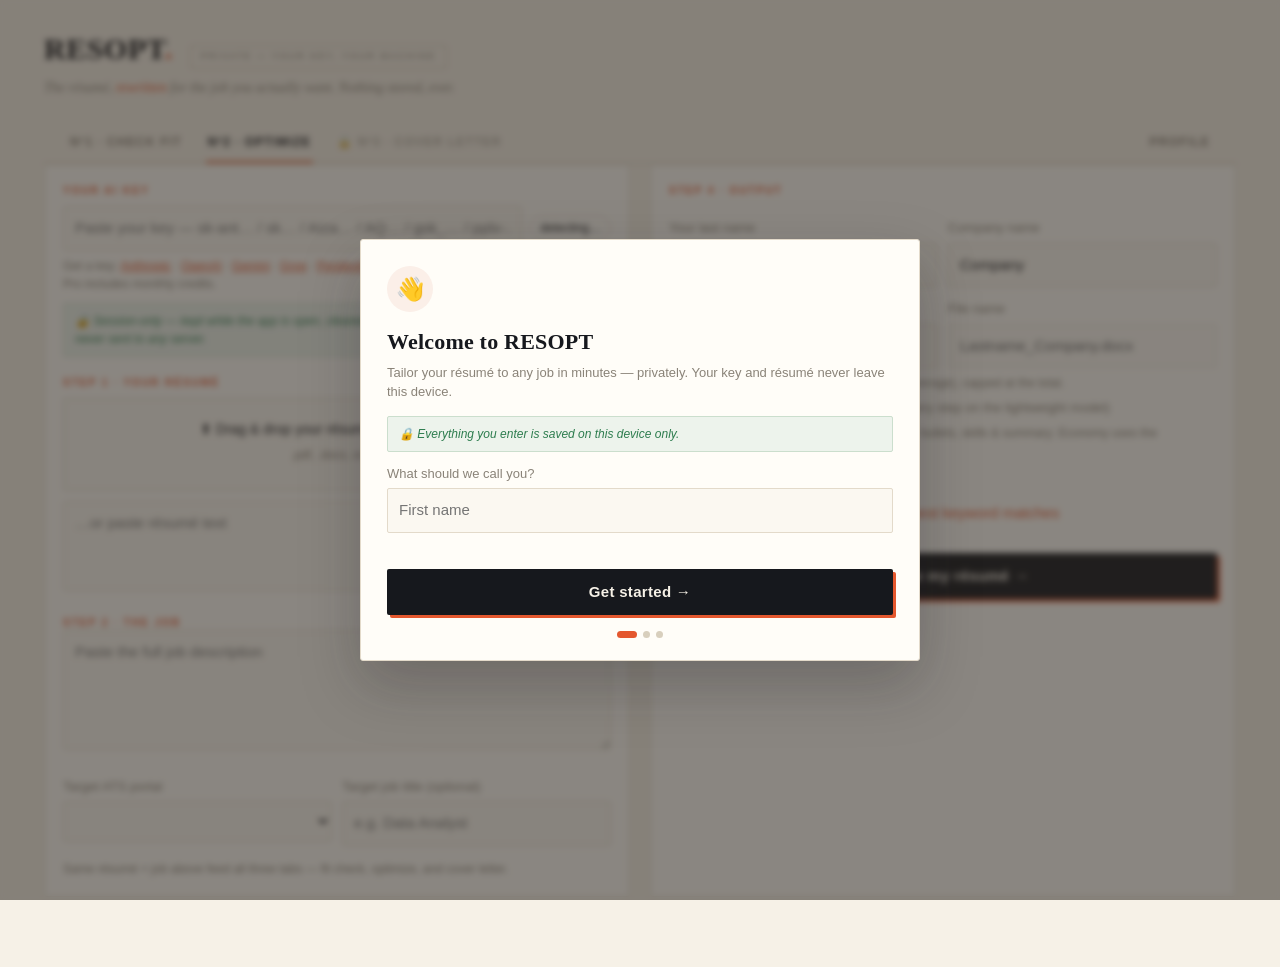
==== app/static/index.html @ ae2b77ca "Publish initial codebase with local desktop improvements" ====
<!doctype html>
<html lang="en">
<head>
<meta charset="utf-8" />
<meta name="viewport" content="width=device-width, initial-scale=1" />
<title>RESOPT — the résumé, rewritten for the job you want</title>
<link rel="icon" type="image/png" href="/static/icon.png" />
<style>
  /* ===== Paper Studio — warm editorial print. Ink on paper, one vermilion accent. ===== */
  :root{--bg:#F6F1E7;--panel:#FFFDF8;--panel2:#FBF8F1;--line:#E3DACA;--rule:#D8CFBD;--text:#16181D;
    --muted:#8A8378;--accent:#E4572E;--accent2:#2E7D4F;--warn:#B3541E;--bad:#A02818;--radius:3px;
    --tint-accent:#FBEFE8;--tint-good:#EDF3EC;--tint-info:#EAF0F6;--info:#2B5C8A;--tint-warn:#F7EDDF;--tint-bad:#F8E9E5;
    --serif:Georgia,'Iowan Old Style','Times New Roman',serif;
    --font:-apple-system,BlinkMacSystemFont,"Segoe UI",Roboto,Helvetica,Arial,sans-serif;}
  *{box-sizing:border-box;}
  body{margin:0;background:var(--bg);color:var(--text);
    font:15px/1.5 -apple-system,BlinkMacSystemFont,"Segoe UI",Roboto,Helvetica,Arial,sans-serif;}
  a{color:var(--accent);}
  header{padding:26px 24px 8px;max-width:1240px;margin:0 auto;}
  h1{margin:0 0 4px;font-size:24px;letter-spacing:-.4px;}
  .sub{color:var(--muted);font-size:14px;}
  .badge{display:inline-block;font-size:12px;padding:2px 8px;border-radius:999px;border:1px solid var(--line);color:var(--muted);margin-left:6px;}
  main{max-width:1240px;margin:0 auto;padding:8px 24px 70px;}
  .grid2{display:grid;grid-template-columns:1fr 1fr;gap:20px;}
  @media (max-width:900px){.grid2{grid-template-columns:1fr;}}
  .card{background:var(--panel);border:1px solid var(--line);border-radius:var(--radius);padding:18px;}
  .step{font-size:12px;font-weight:700;color:var(--accent);text-transform:uppercase;letter-spacing:.6px;}
  .card h2{margin:2px 0 12px;font-size:16px;}
  .h-sm{font-size:13px;text-transform:uppercase;letter-spacing:.6px;color:var(--muted);margin:0 0 10px;}
  label{display:block;font-size:13px;color:var(--muted);margin:12px 0 5px;}
  input[type=text],input[type=password],input[type=number],textarea,select{
    width:100%;background:var(--panel2);border:1px solid var(--line);color:var(--text);border-radius:9px;padding:10px 11px;font:inherit;}
  textarea{min-height:120px;resize:vertical;}
  .row{display:flex;gap:10px;}.row>div{flex:1;}
  button{background:var(--accent);color:#fff;border:0;border-radius:10px;padding:12px 18px;font:inherit;font-weight:600;cursor:pointer;}
  button:disabled{opacity:.55;cursor:not-allowed;}
  .full{width:100%;margin-top:16px;}
  .hint{font-size:12px;color:var(--muted);margin-top:6px;}
  .keyrow{display:flex;align-items:center;gap:8px;}
  .prov{font-size:12px;padding:3px 9px;border-radius:999px;border:1px solid var(--line);white-space:nowrap;}
  .prov.ok{color:var(--accent2);border-color:#CBDECD;background:var(--tint-good);}
  .prov.bad{color:var(--warn);border-color:#E8D3B8;background:var(--tint-warn);}
  .privacy{margin-top:10px;font-size:12px;color:var(--accent2);background:var(--tint-good);border:1px solid #CBDECD;border-radius:2px;padding:8px 11px;font-style:italic;}
  /* drop zone */
  .drop{border:1.5px dashed #C9BFA9;border-radius:2px;padding:20px;text-align:center;background:var(--panel2);cursor:pointer;transition:.15s;}
  .drop.hot{border-color:var(--accent);background:var(--tint-accent);}
  .drop .big{font-size:14px;}.drop .nm{font-size:12px;color:var(--accent2);margin-top:6px;}
  /* progress */
  .progress{height:8px;background:var(--panel2);border-radius:999px;overflow:hidden;margin-top:10px;}
  .progress>i{display:block;height:100%;width:0;background:var(--accent);transition:width .4s;}
  .kvs{font-size:13px;color:var(--muted);}.kvs b{color:var(--text);font-weight:600;}
  .muted{color:var(--muted);}.err{color:var(--bad);}
  /* report */
  #results{display:none;margin-top:20px;}
  .scorewrap{display:flex;align-items:center;gap:22px;flex-wrap:wrap;}
  .gauge{--val:0;width:108px;height:108px;border-radius:50%;background:conic-gradient(var(--accent2) calc(var(--val)*1%),var(--line) 0);display:grid;place-items:center;position:relative;}
  .gauge::after{content:"";position:absolute;inset:9px;border-radius:50%;background:var(--panel);}
  .gauge b{position:relative;font-size:26px;}.gauge small{position:relative;display:block;text-align:center;color:var(--muted);font-size:11px;}
  .pill{display:inline-block;font-size:12px;padding:3px 9px;border-radius:2px;margin:3px 4px 0 0;border:1px solid var(--line);}
  .pill.ok{color:var(--accent2);border-color:#CBDECD;background:var(--tint-good);}
  .pill.near{color:var(--info);border-color:#C9D8E6;background:var(--tint-info);}
  .pill.miss{color:var(--warn);border-color:#E8D3B8;background:var(--tint-warn);}
  .lab{color:var(--muted);font-size:12px;text-transform:uppercase;letter-spacing:.5px;}
  .sug{display:flex;gap:10px;align-items:flex-start;padding:9px 11px;margin:6px 0;border:1px solid var(--line);border-left-width:3px;border-radius:2px;background:var(--panel2);font-size:13px;}
  .sug .tag{text-transform:uppercase;font-size:10px;letter-spacing:.5px;padding:2px 6px;border-radius:2px;flex:none;margin-top:1px;}
  .sug.reframe{border-left-color:var(--accent2);}.sug.reframe .tag{background:var(--tint-good);color:var(--accent2);}
  .sug.rephrase{border-left-color:var(--info);}.sug.rephrase .tag{background:var(--tint-info);color:var(--info);}
  .sug.add{border-left-color:var(--warn);}.sug.add .tag{background:var(--tint-warn);color:var(--warn);}
  .check{display:flex;gap:9px;align-items:flex-start;padding:7px 0;border-bottom:1px solid var(--line);}
  .check .mark{font-weight:700;}.check .mark.ok{color:var(--accent2);}.check .mark.no{color:var(--bad);}
  .check .detail{color:var(--muted);font-size:12px;}
  /* editor + live preview */
  .workbench{display:grid;grid-template-columns:1fr 1.05fr;gap:18px;margin-top:16px;}
  @media (max-width:1000px){.workbench{grid-template-columns:1fr;}}
  .sec{border:1px solid var(--line);border-radius:10px;margin:10px 0;background:var(--panel2);overflow:hidden;}
  .sec>.hd{display:flex;align-items:center;gap:8px;padding:8px 10px;background:#F3EDE0;border-bottom:1px solid var(--line);}
  .sec>.hd .nm{font-weight:600;text-transform:capitalize;flex:1;}
  .sec>.bd{padding:10px 12px;}
  .entry{border:1px dashed var(--line);border-radius:8px;padding:8px;margin:8px 0;}
  .ebar{display:flex;align-items:center;gap:8px;margin-bottom:4px;}
  .elab{font-size:10px;color:var(--muted);text-transform:uppercase;letter-spacing:.5px;flex:1;}
  .drag{cursor:grab;color:var(--muted);font-size:15px;user-select:none;padding:0 4px;}
  .drag:active{cursor:grabbing;}
  .del{background:transparent;border:1px solid #E0BDB3;color:var(--bad);border-radius:2px;width:26px;height:24px;padding:0;font-size:12px;cursor:pointer;box-shadow:none;}
  .ed{margin:5px 0;}.sec textarea{min-height:58px;}
  .dragging{opacity:.4;}.dropover{outline:2px dashed var(--accent);outline-offset:-2px;}
  .pvwrap{position:sticky;top:14px;}
  .pvbar{display:flex;align-items:center;justify-content:space-between;margin-bottom:8px;}
  .paper{background:#fff;color:#1b1b1b;border:1px solid #EBE4D6;border-radius:2px;padding:30px 34px;
    font:13px/1.5 Calibri,Arial,sans-serif;max-height:78vh;overflow:auto;
    box-shadow:0 12px 26px rgba(22,24,29,.12),0 2px 6px rgba(22,24,29,.07);
    transform:rotate(-.35deg);transition:transform .25s ease,box-shadow .25s ease;}
  .paper:hover{transform:rotate(0deg) translateY(-3px);
    box-shadow:0 20px 40px rgba(22,24,29,.16),0 4px 10px rgba(22,24,29,.08);}
  .paper h1{font-size:20px;margin:0;color:#111;}
  .paper .ctline{color:#444;font-size:12px;margin:2px 0 4px;}
  .paper .ctline a{color:#0563c1;text-decoration:underline;}
  .paper .title{font-weight:700;margin:2px 0 2px;}
  .paper h3{font-size:12px;text-transform:uppercase;letter-spacing:.6px;border-bottom:1px solid #cfcfcf;margin:13px 0 5px;padding-bottom:2px;color:#222;}
  .paper .role{display:flex;justify-content:space-between;gap:10px;font-weight:700;}
  .paper .role .dt{font-weight:400;color:#555;white-space:nowrap;}
  .paper .bridge{font-style:italic;color:#444;font-size:12px;margin:1px 0 2px;}
  .paper ul{margin:3px 0 8px;padding-left:18px;}.paper li{margin:2px 0;}
  .paper .sk{margin:2px 0;}
  details summary{cursor:pointer;color:var(--accent);margin-top:8px;}
  /* tabs */
  .tabs{display:flex;gap:22px;max-width:1240px;margin:10px auto 0;padding:0 24px;border-bottom:1px solid var(--rule);}
  .tab{background:transparent;color:var(--muted);border:0;border-radius:0;box-shadow:none;
    padding:9px 2px 12px;font-weight:700;font-size:12px;letter-spacing:1.2px;text-transform:uppercase;}
  .tab.active{background:transparent;color:var(--text);box-shadow:inset 0 -2px 0 var(--accent);}
  .tabpanel[hidden]{display:none;}
  /* fit check */
  .verdict{display:flex;align-items:center;gap:18px;flex-wrap:wrap;}
  .vbadge{font-size:15px;font-weight:700;padding:6px 14px;border-radius:2px;border:1px solid var(--line);font-family:var(--serif);}
  .v-strong_fit{color:var(--accent2);border-color:#CBDECD;background:var(--tint-good);}
  .v-qualified{color:var(--info);border-color:#C9D8E6;background:var(--tint-info);}
  .v-stretch{color:var(--warn);border-color:#E8D3B8;background:var(--tint-warn);}
  .v-not_a_match{color:var(--bad);border-color:#E8C5BB;background:var(--tint-bad);}
  .reqrow{display:flex;gap:10px;align-items:flex-start;padding:7px 0;border-bottom:1px solid var(--line);font-size:13px;}
  .reqrow .st{font-weight:700;flex:none;width:60px;text-transform:uppercase;font-size:10px;letter-spacing:.4px;margin-top:2px;}
  .st-met{color:var(--accent2);}.st-partial{color:var(--warn);}.st-missing{color:var(--bad);}
  .gli{display:flex;gap:8px;align-items:flex-start;font-size:13px;margin:5px 0;}
  .gli .sev{font-size:10px;text-transform:uppercase;letter-spacing:.4px;padding:2px 6px;border-radius:5px;flex:none;margin-top:1px;}
  .sev-blocker{background:var(--tint-bad);color:var(--bad);}.sev-major{background:var(--tint-warn);color:var(--warn);}.sev-minor{background:var(--tint-info);color:var(--info);}
  /* cover letter */
  .letter{background:#fff;color:#1b1b1b;border:1px solid #EBE4D6;border-radius:2px;padding:28px 32px;font:13px/1.6 Calibri,Arial,sans-serif;white-space:pre-wrap;max-height:70vh;overflow:auto;
    box-shadow:0 12px 26px rgba(22,24,29,.12),0 2px 6px rgba(22,24,29,.07);}
  /* style panel */
  .stylegrid{display:grid;grid-template-columns:repeat(4,1fr);gap:8px 12px;margin-top:10px;}
  @media (max-width:900px){.stylegrid{grid-template-columns:repeat(2,1fr);}}
  .stylegrid label{margin:0 0 3px;}
  .stylegrid input[type=number],.stylegrid select{padding:7px 9px;}
  /* ===== Paper Studio layer — typography, buttons, chrome ===== */
  body{font-family:var(--font);-webkit-font-smoothing:antialiased;text-rendering:optimizeLegibility;}
  h1{font-family:var(--serif);font-weight:700;letter-spacing:.2px;}
  .card h2{font-family:var(--serif);font-size:19px;font-weight:700;letter-spacing:.2px;}
  .h-sm{font-size:10px;letter-spacing:2px;}
  .step{font-size:10px;font-weight:700;letter-spacing:2px;}
  .sub{font-family:var(--serif);font-style:italic;}
  .badge{font-size:9px;letter-spacing:2px;text-transform:uppercase;border-radius:2px;padding:4px 10px;border-color:var(--rule);}
  /* buttons: ink on paper; the primary CTA carries a vermilion offset shadow */
  button{background:var(--text);color:var(--bg);border-radius:2px;letter-spacing:.3px;
    transition:transform .12s,box-shadow .12s,filter .15s,border-color .15s;}
  button:hover:not(:disabled){filter:brightness(1.15);}
  .full{box-shadow:3px 3px 0 var(--accent);}
  .full:hover:not(:disabled){transform:translate(-1px,-1px);box-shadow:4px 4px 0 var(--accent);filter:none;}
  .full:active:not(:disabled){transform:translate(1px,1px);box-shadow:2px 2px 0 var(--accent);}
  input[type=text],input[type=password],input[type=number],textarea,select{border-radius:2px;transition:border-color .15s,box-shadow .15s;}
  input:focus,textarea:focus,select:focus{outline:none;border-color:var(--accent);box-shadow:0 0 0 3px rgba(228,87,46,.15);}
  /* score gauge: vermilion ring, serif numeral */
  .gauge{background:conic-gradient(var(--accent) calc(var(--val)*1%),#EDE5D4 0);}
  .gauge b{font-family:var(--serif);font-size:30px;}
  .progress{height:5px;border-radius:0;background:#EDE5D4;}
  .progress>i{border-radius:0;}
  .tab{transition:color .15s;}
  .tab:hover{color:var(--text);background:transparent;filter:none;}
  .tab.locked{opacity:.6;}
  /* brand / header */
  .brand{display:flex;align-items:baseline;gap:11px;}
  .wordmark{font-family:var(--serif);font-weight:700;font-size:30px;letter-spacing:.5px;color:var(--text);}
  .wordmark .dot{color:var(--accent);}
  .headrow{display:flex;align-items:flex-start;justify-content:space-between;gap:16px;}
  .gear{background:transparent;border:1px solid var(--rule);color:var(--muted);border-radius:2px;padding:9px 12px;font-size:12px;font-weight:600;letter-spacing:1px;text-transform:uppercase;cursor:pointer;white-space:nowrap;box-shadow:none;}
  .gear:hover{color:var(--text);border-color:var(--accent);filter:none;}
  /* welcome-back strip: an editorial sidebar note */
  .wbbar{display:none;align-items:center;gap:12px;background:var(--panel);border:1px solid var(--line);border-left:3px solid var(--accent);border-radius:2px;padding:10px 14px;margin:12px auto 0;max-width:1240px;}
  .wbbar.show{display:flex;}
  .wbbar .av{width:34px;height:34px;border-radius:50%;background:var(--tint-accent);color:var(--accent);display:flex;align-items:center;justify-content:center;font-weight:700;font-size:13px;flex:none;font-family:var(--serif);}
  .wbbar .t{flex:1;min-width:0;}
  .wbbar .t b{font-size:14px;font-family:var(--serif);}
  .wbbar .t div{font-size:12px;color:var(--muted);}
  .linklike{background:none;border:0;color:var(--muted);font-size:12px;cursor:pointer;text-decoration:underline;padding:0;box-shadow:none;}
  .linklike:hover{color:var(--accent);filter:none;background:none;}
  /* lock states */
  .lockbox{border:1px solid var(--line);border-radius:2px;padding:24px;text-align:center;background:var(--panel2);}
  .lockbox .ic{width:46px;height:46px;border-radius:50%;background:var(--tint-accent);display:grid;place-items:center;font-size:22px;margin:0 auto 10px;}
  .lockbox .lh{font-size:15px;font-weight:700;margin-bottom:3px;font-family:var(--serif);}
  .lockbox .ls{font-size:12px;color:var(--muted);margin-bottom:14px;}
  /* résumé picker cards */
  .rpick{display:flex;flex-direction:column;gap:8px;margin-top:8px;}
  .rcard{display:flex;align-items:center;gap:10px;border:1px solid var(--line);border-radius:2px;padding:10px 12px;background:var(--panel2);cursor:pointer;transition:border-color .15s,background .15s;}
  .rcard:hover{border-color:#C9BFA9;}
  .rcard.sel{border-color:var(--accent);background:var(--tint-accent);}
  .rcard .rdot{width:16px;height:16px;border-radius:50%;border:2px solid #C9BFA9;flex:none;}
  .rcard.sel .rdot{border-color:var(--accent);background:var(--accent);box-shadow:inset 0 0 0 2px var(--tint-accent);}
  .rcard .rmeta{flex:1;min-width:0;}
  .rcard .rname{font-size:13px;font-weight:600;}
  .rcard .rsub{font-size:11px;color:var(--muted);overflow:hidden;text-overflow:ellipsis;white-space:nowrap;}
  .rcard.add{border-style:dashed;color:var(--accent);justify-content:center;font-size:13px;background:transparent;}
  .rcard.gen{border-color:#C9D8E6;background:var(--tint-info);}
  .rcard.gen.sel{border-color:var(--accent);background:var(--tint-accent);}
  /* onboarding overlay: warm scrim, paper card */
  .ob-overlay{position:fixed;inset:0;background:rgba(43,38,31,.55);backdrop-filter:blur(3px);z-index:50;display:none;align-items:center;justify-content:center;padding:20px;overflow:auto;}
  .ob-overlay.show{display:flex;}
  .ob-card{width:100%;max-width:560px;background:var(--panel);border:1px solid var(--line);border-radius:3px;padding:26px 26px 22px;margin:auto;box-shadow:0 24px 60px rgba(22,24,29,.25);}
  .ob-ic{width:46px;height:46px;border-radius:50%;background:var(--tint-accent);display:grid;place-items:center;font-size:23px;margin-bottom:13px;}
  .ob-ic.gn{background:var(--tint-good);}
  .ob-h{font-family:var(--serif);font-size:22px;font-weight:700;letter-spacing:.2px;margin:0 0 5px;}
  .ob-sub{font-size:13px;color:var(--muted);margin:0 0 14px;line-height:1.5;}
  .ob-body .row{margin-top:8px;}
  .ob-nav{display:flex;gap:10px;margin-top:20px;align-items:center;}
  .ob-nav .grow{flex:1;}
  .ob-dots{display:flex;gap:6px;justify-content:center;margin-top:16px;}
  .ob-dots i{width:7px;height:7px;border-radius:50%;background:var(--rule);display:block;transition:.2s;}
  .ob-dots i.on{background:var(--accent);width:20px;border-radius:999px;}
  .ob-recap{display:flex;align-items:center;gap:9px;font-size:13px;color:var(--text);padding:6px 0;}
  .ob-recap .ck{color:var(--accent2);font-weight:700;}
  .btn-ghost{background:transparent;border:1px solid var(--rule);color:var(--muted);box-shadow:none;}
  .btn-ghost:hover{color:var(--text);filter:none;background:transparent;}
</style>
</head>
<body>
<header>
  <div class="headrow">
    <div>
      <div class="brand"><span class="wordmark">RESOPT<span class="dot">.</span></span><span class="badge">private — your key, your machine</span></div>
      <div class="sub" style="margin-top:6px;">The résumé, <span style="color:var(--accent)">rewritten</span> for the job you actually want. Nothing stored, ever.</div>
    </div>
  </div>
</header>

<div class="wbbar" id="wbbar">
  <div class="av" id="wbAv">·</div>
  <div class="t"><b id="wbName">Welcome back</b><div id="wbSub">Profile restored · add your key in Settings to continue.</div></div>
  <button type="button" class="linklike" id="wbRedo">Redo setup</button>
</div>

<div class="ob-overlay" id="onboarding">
  <div class="ob-card">
    <div id="obBody"></div>
    <div class="ob-dots" id="obDots"></div>
  </div>
</div>

<main>
  <div class="tabs">
    <button type="button" class="tab active" data-tab="fit">Nº1 · Check fit</button>
    <button type="button" class="tab" data-tab="optimize">Nº2 · Optimize</button>
    <button type="button" class="tab locked" data-tab="cover" id="tabCover">🔒 Nº3 · Cover letter</button>
    <button type="button" class="tab" data-tab="profile" style="margin-left:auto">Profile</button>
  </div>
  <div class="grid2">
    <!-- LEFT: inputs -->
    <section class="card">
      <form id="form">
        <input type="hidden" name="api_key" id="api_key" />

        <div class="step">Your AI key</div>
        <div class="keyrow" style="margin-top:8px;">
          <input type="password" id="set_key" placeholder="Paste your key — sk-ant… / sk… / AIza… / AQ… / gsk_… / pplx-…" autocomplete="off" />
          <span class="prov" id="provChip">detecting…</span>
        </div>
        <div class="hint" style="margin-top:6px;">Get a key:
          <a href="https://console.anthropic.com/settings/keys" target="_blank" rel="noopener">Anthropic</a> ·
          <a href="https://platform.openai.com/api-keys" target="_blank" rel="noopener">OpenAI</a> ·
          <a href="https://aistudio.google.com/apikey" target="_blank" rel="noopener">Gemini</a> ·
          <a href="https://console.groq.com/keys" target="_blank" rel="noopener">Groq</a> ·
          <a href="https://www.perplexity.ai/settings/api" target="_blank" rel="noopener">Perplexity</a>
          <span class="muted">— Gemini &amp; Groq have free tiers; Perplexity Pro includes monthly credits.</span>
        </div>
        <div class="privacy">🔒 Session-only — kept while the app is open, cleared when you close it. Never saved to disk, never sent to any server.</div>

        <div class="step" style="margin-top:18px;">Step 1 · Your résumé</div>
        <div id="resumePicker" class="rpick" style="display:none;"></div>
        <div class="hint" id="pickerHint" style="display:none;margin:6px 0 0;">Pick one of your saved résumés, or add a new one below.</div>
        <div class="drop" id="drop" style="margin-top:8px;">
          <input type="file" id="resume_file" name="resume_file" accept=".pdf,.docx,.txt" hidden />
          <div class="big">⬆ Drag &amp; drop your résumé here, or <span style="color:var(--accent)">browse</span></div>
          <div class="hint">.pdf, .docx, or .txt</div>
          <div class="nm" id="dzname"></div>
        </div>
        <textarea name="resume" id="resume" placeholder="…or paste résumé text" style="margin-top:10px;min-height:90px;"></textarea>
        <select id="useSaved" style="display:none;"><option value="">—</option></select>

        <div class="step" style="margin-top:18px;">Step 2 · The job</div>
        <textarea name="jd" id="jd" placeholder="Paste the full job description" required></textarea>
        <div class="row" style="margin-top:8px;">
          <div><label>Target ATS portal</label><select name="ats" id="ats"></select></div>
          <div><label>Target job title (optional)</label><input type="text" name="target_title" placeholder="e.g. Data Analyst" /></div>
        </div>

        <div class="hint" style="margin-top:14px">Same résumé + job above feed all three tabs — fit check, optimize, and cover letter.</div>
      </form>
    </section>

    <!-- RIGHT: tab-specific panel -->
    <section class="card">
      <!-- FIT CHECK -->
      <div class="tabpanel" data-tab="fit">
        <div class="step">Fit check · should you apply?</div>
        <p class="hint" style="margin-top:8px">A quick, honest read on whether you're qualified for this role — based only on your résumé and the JD. It won't change your résumé; it just helps you decide. You can optimize anyway, or jump straight to optimizing.</p>
        <button type="button" id="goFit" class="full">Check my fit →</button>
        <div id="fitStatus" class="hint" style="display:none;margin-top:10px">Assessing your fit…</div>
        <div class="err" id="fitErr" style="margin-top:8px"></div>
      </div>
      <!-- OPTIMIZE -->
      <div class="tabpanel" id="panelOpt" data-tab="optimize" hidden>
      <div class="step">Step 4 · Output</div>
      <div class="row" style="margin-top:8px;">
        <div><label>Your last name</label><input type="text" id="lastname" name="lastname" value="Resume" /></div>
        <div><label>Company name</label><input type="text" id="company" name="company" value="Company" /></div>
      </div>
      <div class="row">
        <div><label>Max total bullets</label><input type="number" name="max_bullets" id="max_bullets" value="20" min="6" max="24" /></div>
        <div><label>File name</label><input type="text" value="Lastname_Company.docx" disabled style="opacity:.65;" /></div>
      </div>
      <div class="hint">Bullets auto-distributed (recency + keyword coverage), capped at the total.</div>
      <label style="display:flex;align-items:center;gap:8px;font-weight:400;cursor:pointer;margin-top:6px;">
        <input type="checkbox" name="economy" id="economy" style="width:auto;margin:0;" />
        Economy Mode — lowest cost (runs every step on the lightweight model)
      </label>
      <div class="hint">Default (Precision) uses the stronger model for bullets, skills &amp; summary; Economy uses the lightweight model throughout.</div>
      <details>
        <summary>Override contact details (optional)</summary>
        <div class="row"><div><label>Name</label><input type="text" name="name" /></div><div><label>Phone</label><input type="text" name="phone" /></div></div>
        <div class="row"><div><label>Email</label><input type="text" name="email" /></div><div><label>LinkedIn</label><input type="text" name="linkedin" /></div></div>
        <label>Location</label><input type="text" name="location" />
      </details>
      <details id="toolswrap" style="margin:12px 0;">
        <summary>Confirm your tools — get more honest keyword matches</summary>
        <div class="hint" style="margin-top:6px">Scans the job's tools against your résumé. Tick any you've <b>genuinely used</b> — they get woven into your bullets (not just skills). Only add tools you can defend in an interview.</div>
        <button type="button" id="scanTools" class="full" style="margin-top:8px">Scan tools for this job →</button>
        <div id="toolsStatus" class="hint" style="display:none;margin-top:8px">Scanning your tools…</div>
        <div id="toolsResult" style="margin-top:10px"></div>
      </details>
      <button type="button" id="go" class="full">Optimize my résumé →</button>
      <div id="status" style="margin-top:16px;display:none;">
        <div class="kvs"><b id="statusLabel">Queued</b> <span id="statusPct" class="muted"></span></div>
        <div class="progress"><i id="bar"></i></div>
        <div class="err" id="statusErr"></div>
      </div>
      </div><!-- /optimize panel -->
      <!-- COVER LETTER -->
      <div class="tabpanel" data-tab="cover" hidden>
        <div class="step">Cover letter</div>
        <div id="coverLock" class="lockbox" style="margin-top:10px;">
          <div class="ic">🔒</div>
          <div class="lh">Optimize a résumé first</div>
          <div class="ls">Your cover letter is written from your <b>customized</b> résumé — so it matches the role exactly.</div>
          <button type="button" class="btn-ghost" id="coverGoOpt">Go to Optimize →</button>
          <div style="margin-top:12px;"><button type="button" class="linklike" id="coverOverride">Or write from my raw résumé instead</button></div>
        </div>
        <div id="coverForm" style="display:none;">
        <div class="hint" id="coverSource" style="margin-top:8px;color:var(--accent2);">✓ Based on your customized résumé.</div>
        <div class="row" style="margin-top:8px;">
          <div><label>Company name</label><input type="text" id="cl_company" placeholder="Acme Inc." /></div>
          <div><label>Your name</label><input type="text" id="cl_name" placeholder="auto-filled from résumé if blank" /></div>
        </div>
        <div class="row">
          <div><label>Tone</label><select id="cl_tone"><option value="professional">Professional</option><option value="warm">Warm</option><option value="direct">Direct</option><option value="mission-driven">Mission-driven</option></select></div>
          <div><label>Address to (optional)</label><input type="text" id="cl_hm" placeholder="e.g. Jordan Lee, Hiring Manager" /></div>
        </div>
        <div class="hint">Uses your real experience and the JD's priorities. It names the company (your résumé never does).</div>
        <button type="button" id="goCover" class="full">Generate cover letter →</button>
        <div id="coverStatus" class="hint" style="display:none;margin-top:10px">Writing your cover letter…</div>
        <div class="err" id="coverErr" style="margin-top:8px"></div>
        </div>
      </div>
      <!-- PROFILE -->
      <div class="tabpanel" data-tab="profile" hidden>
        <div class="step">Your profile</div>
        <div class="privacy">🔒 Saved only on this device (your browser's local storage). Never sent to any server — your details are added to the résumé only when you optimize. Email is optional.</div>
        <div class="row" style="margin-top:10px"><div><label>First name</label><input type="text" id="pf_first" /></div><div><label>Last name</label><input type="text" id="pf_last" /></div></div>
        <div class="row"><div><label>Phone</label><input type="text" id="pf_phone" /></div><div><label>Email (optional)</label><input type="text" id="pf_email" /></div></div>
        <div class="row"><div><label>Location</label><input type="text" id="pf_location" /></div><div><label>LinkedIn</label><input type="text" id="pf_linkedin" placeholder="linkedin.com/in/you" /></div></div>
        <div class="row"><div><label>GitHub</label><input type="text" id="pf_github" placeholder="github.com/you" /></div><div><label>Portfolio / website</label><input type="text" id="pf_portfolio" /></div></div>
        <label style="margin-top:14px">Target roles &amp; preferences</label>
        <input type="text" id="pf_targets" placeholder="Target titles, comma-separated (e.g. Data Analyst, BI Developer)" />
        <div class="row" style="margin-top:6px"><div><select id="pf_seniority"><option value="">Seniority (optional)</option><option>Entry</option><option>Mid</option><option>Senior</option><option>Lead / Manager</option></select></div><div><select id="pf_defats"><option value="">Default ATS portal (optional)</option></select></div></div>
        <label style="margin-top:14px">Work experience</label>
        <div id="pf_exp"></div>
        <button type="button" id="pf_addExp" style="background:var(--panel2);border:1px solid var(--line);font-weight:500;">+ Add experience</button>
        <label style="margin-top:14px">Projects</label>
        <div id="pf_proj"></div>
        <button type="button" id="pf_addProj" style="background:var(--panel2);border:1px solid var(--line);font-weight:500;">+ Add project</button>
        <label style="margin-top:14px">Skills <span class="muted" style="font-weight:400;text-transform:none">(comma-separated — used as-is)</span></label>
        <textarea id="pf_skills" placeholder="Python, SQL, Tableau, Excel, Power BI, …" style="min-height:58px"></textarea>
        <label style="margin-top:14px">Education</label>
        <div id="pf_edu"></div>
        <button type="button" id="pf_addEdu" style="background:var(--panel2);border:1px solid var(--line);font-weight:500;">+ Add education</button>
        <label style="margin-top:14px">Certifications</label>
        <div id="pf_certs"></div>
        <button type="button" id="pf_addCert" style="background:var(--panel2);border:1px solid var(--line);font-weight:500;">+ Add certification</button>
        <label style="margin-top:14px">Master résumés <span class="muted" style="font-weight:400;text-transform:none">(up to 3 — one per target role; upload once, pick when you optimize)</span></label>
        <div id="pf_resumes"></div>
        <input type="file" id="pf_resumeFile" accept=".pdf,.docx,.txt" hidden />
        <button type="button" id="pf_addResume" style="background:var(--panel2);border:1px solid var(--line);font-weight:500;">+ Upload a résumé</button>
        <div class="err" id="pf_resumeErr" style="margin-top:6px"></div>
        <button type="button" id="pf_save" class="full" style="margin-top:16px">Save profile to this device</button>
        <span id="pf_saved" class="hint" style="display:none;color:var(--accent2);margin-left:10px">✓ Saved</span>
        <div class="hint" style="margin-top:8px">Your saved profile auto-fills every optimization — formatting choices in the Style panel are remembered too.</div>
        <div style="margin-top:14px;">
          <button type="button" class="btn-ghost" id="set_redo">Redo setup</button>
        </div>
        <div class="hint" style="margin-top:10px">Your profile and saved résumés live on this device only. Redo setup walks you through everything again.</div>
      </div>
    </section>
  </div>

  <!-- RESULTS -->
  <section id="results">
    <section class="card">
      <h2 class="h-sm">Your match report</h2>
      <div class="scorewrap">
        <div class="gauge" id="gauge"><div><b id="scoreNum">0</b><small>ATS match</small></div></div>
        <div style="flex:1;min-width:240px;">
          <div class="kvs"><b id="titleOut"></b> · <span id="portalOut" class="muted"></span></div>
          <div id="threshOut" class="kvs" style="margin-top:6px;"></div>
          <div id="reqOut" class="kvs" style="margin-top:4px;"></div>
          <div style="margin-top:8px;">
            <span class="lab">Matched</span><div id="matched"></div>
            <span class="lab" style="display:inline-block;margin-top:6px;">Rephrase to exact</span><div id="nearmiss"></div>
            <span class="lab" style="display:inline-block;margin-top:6px;">Missing (add only if true)</span><div id="missing"></div>
          </div>
        </div>
      </div>
      <details style="margin-top:8px;"><summary>The problem this role solves + how to raise the score</summary>
        <p id="problemOut" class="kvs" style="margin:8px 0;"></p>
        <div id="suggestions"></div>
      </details>
      <details><summary>Pre-submit checklist</summary><div id="checklist" style="margin-top:6px;"></div></details>
    </section>

    <section class="card" style="margin-top:18px;">
      <h2 class="h-sm">Edit &amp; arrange — your résumé updates live</h2>
      <div class="hint">Drag the ⠿ handle to reorder sections or items. Every change shows instantly in the preview. Download matches the preview exactly.</div>
      <details id="stylewrap" style="margin:10px 0;">
        <summary>Formatting &amp; style (ATS-safe)</summary>
        <div class="stylegrid">
          <div><label>Font</label><select id="st_font"><option>Calibri</option><option>Carlito</option><option>Arial</option><option>Helvetica</option><option>Georgia</option><option>Times New Roman</option><option>Cambria</option><option>Garamond</option></select></div>
          <div><label>Header alignment</label><select id="st_align"><option value="left">Left</option><option value="center">Center</option><option value="right">Right</option></select></div>
          <div><label>Bullet</label><select id="st_bullet"><option value="•">• Dot</option><option value="–">– Dash</option></select></div>
          <div><label>Heading color</label><input type="color" id="st_accent" value="#000000" style="height:38px;padding:3px;" /></div>
          <div><label>Name size</label><input type="number" id="st_name" value="16" min="11" max="28" /></div>
          <div><label>Heading size</label><input type="number" id="st_heading" value="12" min="9" max="18" /></div>
          <div><label>Sub-heading size</label><input type="number" id="st_sub" value="11" min="9" max="16" /></div>
          <div><label>Body size</label><input type="number" id="st_body" value="11" min="8" max="14" /></div>
          <div><label>Line spacing</label><select id="st_ls"><option value="1.0">Single</option><option value="1.15">1.15</option><option value="1.5">1.5</option></select></div>
          <div><label>Section gap (pt)</label><input type="number" id="st_secspace" value="4" min="0" max="16" /></div>
          <div><label>Entry gap (pt)</label><input type="number" id="st_entryspace" value="2" min="0" max="10" /></div>
          <div><label>Margins</label><select id="st_margin"><option value="narrow">Narrow</option><option value="normal" selected>Normal</option><option value="wide">Wide</option></select></div>
          <div><label>Education by</label><select id="st_eduorder"><option value="degree">Degree first</option><option value="institution">Institution first</option></select></div>
          <div><label>Skills layout</label><select id="st_skills"><option value="categorized">Categorized</option><option value="compact">Compact</option><option value="inline">Inline (densest)</option></select></div>
          <div><label>Date format</label><select id="st_dateformat"><option value="asis">As written</option><option value="mon_year">Mon YYYY</option><option value="num_year">MM/YYYY</option><option value="year">YYYY</option></select></div>
          <div style="grid-column:1/-1;display:flex;gap:16px;align-items:center;flex-wrap:wrap;margin-top:4px;">
            <label style="display:flex;gap:6px;align-items:center;font-weight:400;margin:0;"><input type="checkbox" id="st_bold_h" checked style="width:auto;margin:0;" />Bold headings</label>
            <label style="display:flex;gap:6px;align-items:center;font-weight:400;margin:0;"><input type="checkbox" id="st_bold_s" checked style="width:auto;margin:0;" />Bold sub-headings</label>
            <label style="display:flex;gap:6px;align-items:center;font-weight:400;margin:0;"><input type="checkbox" id="st_divider" checked style="width:auto;margin:0;" />Divider line</label>
            <label style="display:flex;gap:6px;align-items:center;font-weight:400;margin:0;"><input type="checkbox" id="st_fit" style="width:auto;margin:0;" />Fit to one page</label>
          </div>
        </div>
        <div class="hint">All options stay single-column and parser-safe. Preview is approximate; the downloaded .docx is exact. “Fit to one page” is best-effort — it shrinks sizes and spacing, not your content.</div>
      </details>
      <div class="workbench">
        <div id="editor"></div>
        <div class="pvwrap">
          <div class="pvbar"><span class="lab">Live preview</span>
            <a id="dlLink"><button type="button">⬇ Download .docx</button></a>
            <a id="dlPdf"><button type="button" class="btn-ghost">⬇ PDF</button></a></div>
          <div class="hint" style="margin-top:6px">.docx parses most reliably in ATS portals — upload that one. The PDF is the same layout for humans (email, print, LinkedIn).</div>
          <div class="paper" id="paper"></div>
        </div>
      </div>
    </section>
  </section>

  <!-- FIT RESULT -->
  <section id="fitResult" hidden>
    <section class="card">
      <h2 class="h-sm">Fit assessment</h2>
      <div class="verdict">
        <div class="gauge" id="fitGauge"><div><b id="fitScore">0</b><small>fit score</small></div></div>
        <div style="flex:1;min-width:240px;">
          <span class="vbadge" id="fitBadge">—</span>
          <p id="fitHeadline" class="kvs" style="margin:10px 0 0"></p>
          <div id="fitMeta" class="kvs" style="margin-top:6px"></div>
        </div>
      </div>
      <div id="fitRec" class="privacy" style="margin-top:14px"></div>
      <div class="grid2" style="margin-top:14px">
        <div><span class="lab">Why you fit</span><div id="fitStrengths" style="margin-top:6px"></div></div>
        <div><span class="lab">Gaps</span><div id="fitGaps" style="margin-top:6px"></div></div>
      </div>
      <details style="margin-top:10px"><summary>Hard requirements &amp; skill coverage</summary>
        <div id="fitReqs" style="margin-top:8px"></div>
        <div style="margin-top:8px"><span class="lab">Must-have skills matched</span><div id="fitMatched"></div>
        <span class="lab" style="display:inline-block;margin-top:6px">Must-have missing</span><div id="fitMissing"></div></div>
      </details>
      <button type="button" id="fitToOpt" class="full" style="margin-top:14px">Optimize my résumé for this job →</button>
    </section>
  </section>

  <!-- COVER RESULT -->
  <section id="coverResult" hidden>
    <section class="card">
      <div class="pvbar"><h2 class="h-sm" style="margin:0">Your cover letter</h2>
        <div style="display:flex;gap:8px"><button type="button" id="clCopy">Copy</button><button type="button" id="clDownload">⬇ Download .docx</button></div></div>
      <div class="letter" id="clPaper"></div>
      <div class="hint" id="clNote" style="margin-top:8px"></div>
    </section>
  </section>
</main>

<script>
const $=s=>document.querySelector(s);
const esc=s=>(s==null?'':String(s)).replace(/[&<>"]/g,c=>({'&':'&amp;','<':'&lt;','>':'&gt;','"':'&quot;'}[c]));
let pollTimer=null, R=null, pvTimer=null, FIT=null, COVER=null, coverRawOverride=false;
let STYLE={font:'Calibri',header_align:'left',size_name:16,size_heading:12,size_sub:11,size_body:11,
  bold_headings:true,bold_sub:true,bullet:'•',accent:'000000',line_spacing:1.0,section_space:4,
  entry_space:2,margin_v:36,margin_h:36,education_order:'degree',divider:true,fit_one_page:false,
  skills_layout:'categorized',date_format:'asis'};
function readStyleControls(){
  const v=id=>($(id)?$(id).value:''),c=id=>($(id)?$(id).checked:false);
  const m={narrow:27,normal:36,wide:54}[v('#st_margin')]||36;
  STYLE={font:v('#st_font')||'Calibri',header_align:v('#st_align')||'left',
    size_name:+v('#st_name')||16,size_heading:+v('#st_heading')||12,size_sub:+v('#st_sub')||11,size_body:+v('#st_body')||11,
    bold_headings:c('#st_bold_h'),bold_sub:c('#st_bold_s'),bullet:v('#st_bullet')||'•',
    accent:(v('#st_accent')||'#000000').replace('#',''),line_spacing:+v('#st_ls')||1.0,
    section_space:+v('#st_secspace')||0,entry_space:+v('#st_entryspace')||0,margin_v:m,margin_h:m,
    education_order:v('#st_eduorder')||'degree',divider:c('#st_divider'),fit_one_page:c('#st_fit'),
    skills_layout:v('#st_skills')||'categorized',date_format:v('#st_dateformat')||'asis'};
}
function applyPreviewStyle(){
  const s=STYLE,PX=pt=>Math.round(pt*1.18),paper=$('#paper');if(!paper)return;
  paper.style.fontFamily=`${s.font}, Calibri, Arial, sans-serif`;
  paper.style.lineHeight=s.line_spacing;paper.style.fontSize=PX(s.size_body)+'px';
  paper.style.padding=`${Math.max(14,Math.round(s.margin_v*0.7))}px ${Math.max(16,Math.round(s.margin_h*0.9))}px`;
  const css=`#paper h1{font-size:${PX(s.size_name)}px;text-align:${s.header_align};}
  #paper .ctline{text-align:${s.header_align};}
  #paper h3{font-size:${PX(s.size_heading)}px;font-weight:${s.bold_headings?700:400};color:#${s.accent};${s.divider?'':'border-bottom:none;'}}
  #paper .title,#paper .role{font-size:${PX(s.size_sub)}px;font-weight:${s.bold_sub?700:400};}
  #paper .role .dt{font-weight:400;}
  #paper .sk b{font-weight:${s.bold_sub?700:400};}
  #paper ul{list-style:none;padding-left:16px;}#paper li{position:relative;}
  #paper li::before{content:"${s.bullet} ";position:absolute;left:-14px;}`;
  let tag=document.getElementById('previewStyle');
  if(!tag){tag=document.createElement('style');tag.id='previewStyle';document.head.appendChild(tag);}
  tag.textContent=css;
}
function onStyleChange(){readStyleControls();saveStyle();if(R)renderPreview();else applyPreviewStyle();}

function detectProvider(k){k=(k||'').trim();
  if(k.startsWith('sk-ant-'))return['anthropic','Anthropic (Claude)'];
  if(k.startsWith('gsk_'))return['groq','Groq (Llama)'];
  if(k.startsWith('pplx-'))return['perplexity','Perplexity (Sonar)'];
  if(k.startsWith('AIza')||k.startsWith('AQ.'))return['gemini','Google (Gemini)'];
  if(k.startsWith('sk-'))return['openai','OpenAI (GPT)'];
  return[null,k?'Unrecognized key':'detecting…'];}
function refreshKeyChip(v){const[p,l]=detectProvider(v);const c=$('#provChip');if(c){c.textContent=l;c.className='prov '+(p?'ok':(v?'bad':''));}}
// API key is session-only: held in #api_key (hidden, read by baseForm) + sessionStorage, never on disk.
function setSessionKey(v){v=(v||'').replace(/[^\x21-\x7e]/g,'');$('#api_key').value=v;try{v?sessionStorage.setItem('resopt_key',v):sessionStorage.removeItem('resopt_key');}catch(e){}refreshKeyChip(v);}
function loadKeySession(){let v='';try{v=sessionStorage.getItem('resopt_key')||'';}catch(e){}if(v&&$('#set_key')){$('#set_key').value=v;setSessionKey(v);}}
$('#set_key').addEventListener('input',e=>setSessionKey(e.target.value));

// drag & drop upload
const drop=$('#drop'),file=$('#resume_file');
drop.addEventListener('click',()=>file.click());
['dragover','dragenter'].forEach(ev=>drop.addEventListener(ev,e=>{e.preventDefault();drop.classList.add('hot');}));
['dragleave','drop'].forEach(ev=>drop.addEventListener(ev,e=>{e.preventDefault();drop.classList.remove('hot');}));
drop.addEventListener('drop',e=>{if(e.dataTransfer.files.length){file.files=e.dataTransfer.files;showFile();}});
file.addEventListener('change',showFile);
function showFile(){$('#dzname').textContent=file.files.length?('✓ '+file.files[0].name):'';}

async function loadMeta(){
  const {portals}=await (await fetch('/api/ats')).json();
  const sel=$('#ats'), dsel=$('#pf_defats');
  portals.forEach(p=>{const o=document.createElement('option');o.value=p.key;o.textContent=`${p.name} — ${p.category}`;sel.appendChild(o);
    if(dsel)dsel.appendChild(o.cloneNode(true));});
  sel.value='generic';
}

function pills(el,items,cls){el.innerHTML=(items&&items.length)?items.map(k=>`<span class="pill ${cls}">${esc(k)}</span>`).join(''):'<span class="muted" style="font-size:12px">—</span>';}

function renderResult(j){
  const r=j.result, rep=r.report;
  $('#results').style.display='block';
  $('#scoreNum').textContent=rep.ats_score;$('#gauge').style.setProperty('--val',rep.ats_score);
  $('#titleOut').textContent=r.job_title;$('#portalOut').textContent=R.ats||'';
  const t=rep.pass_threshold;
  $('#threshOut').innerHTML=rep.passes_threshold?`<span style="color:var(--accent2)">✓ Above the ${t.low}–${t.high}% pass band</span>`:`<span style="color:var(--warn)">Below the ${t.low}% band — see suggestions</span>`;
  $('#reqOut').innerHTML=rep.required_total?`<span style="color:${rep.required_matched===rep.required_total?'var(--accent2)':'var(--warn)'}">Required keywords: ${rep.required_matched}/${rep.required_total} matched</span>`:'';
  pills($('#matched'),rep.matched_keywords,'ok');pills($('#nearmiss'),rep.near_miss_keywords,'near');pills($('#missing'),rep.missing_keywords,'miss');
  const sg=rep.suggestions||[];
  $('#suggestions').innerHTML=sg.length?sg.map(s=>`<div class="sug ${s.type}"><span class="tag">${s.type}</span>${esc(s.text)}</div>`).join(''):'<div class="muted" style="font-size:13px">Every targeted keyword is present.</div>';
  $('#checklist').innerHTML=rep.checklist.map(c=>`<div class="check"><span class="mark ${c.ok?'ok':'no'}">${c.ok?'✓':'✕'}</span><div><div>${esc(c.label)}</div>${c.detail?`<div class="detail">${esc(c.detail)}</div>`:''}</div></div>`).join('');
  $('#problemOut').textContent=r.problem||'';
  renderEditor();renderPreview();
}

// ---------- editor ----------
const LABELS={contact:'Contact',summary:'Summary',skills:'Skills',experience:'Work experience',projects:'Projects',education:'Education',certifications:'Certifications'};
function ta(value,oninput,ph){const t=document.createElement('textarea');t.value=value||'';t.placeholder=ph||'';t.className='ed';t.addEventListener('input',()=>{oninput(t.value);schedulePreview();});return t;}
function tx(value,oninput,ph){const t=document.createElement('input');t.type='text';t.value=value||'';t.placeholder=ph||'';t.className='ed';t.addEventListener('input',()=>{oninput(t.value);schedulePreview();});return t;}
function schedulePreview(){clearTimeout(pvTimer);pvTimer=setTimeout(renderPreview,140);}

function entry(arr,i,label){
  const e=document.createElement('div');e.className='entry';e.dataset.idx=i;
  const bar=document.createElement('div');bar.className='ebar';
  bar.innerHTML=`<span class="drag" title="Drag to reorder">⠿</span><span class="elab">${label} ${i+1}</span><button type="button" class="del" title="Remove">✕</button>`;
  bar.querySelector('.del').onclick=()=>{arr.splice(i,1);refresh();};
  e.appendChild(bar);
  return e;
}

function sectionBody(key){
  const d=R.data, wrap=document.createElement('div');const add=el=>wrap.appendChild(el);
  if(key==='summary'){add(ta(d.summary,v=>d.summary=v,'Summary'));}
  else if(key==='contact'){['name','phone','email','linkedin','github','portfolio','location'].forEach(f=>add(tx(R.contact[f],v=>R.contact[f]=v,f)));}
  else if(key==='skills'){d.skills.forEach((cat,i)=>{const e=entry(d.skills,i,'Skill group');
    e.appendChild(tx(cat.name,v=>cat.name=v,'Category name'));
    e.appendChild(ta((cat.skills||[]).join(', '),v=>cat.skills=v.split(',').map(s=>s.trim()).filter(Boolean),'Comma-separated skills'));add(e);});
    makeSortable(wrap,d.skills);}
  else if(key==='experience'){d.experiences.forEach((x,i)=>{const e=entry(d.experiences,i,'Role');
    e.appendChild(tx(x.title,v=>x.title=v,'Title'));e.appendChild(tx(x.company,v=>x.company=v,'Company'));
    const r=document.createElement('div');r.className='row';const a=document.createElement('div');a.appendChild(tx(x.duration,v=>x.duration=v,'Dates'));const b=document.createElement('div');b.appendChild(tx(x.location,v=>x.location=v,'Location'));r.append(a,b);e.appendChild(r);
    e.appendChild(tx(x.bridge_line||'',v=>x.bridge_line=v,'Bridge line (italic, optional)'));
    e.appendChild(ta((x.bullets||[]).join('\n'),v=>x.bullets=v.split('\n').map(s=>s.trim()).filter(Boolean),'One bullet per line'));add(e);});
    makeSortable(wrap,d.experiences);}
  else if(key==='projects'){d.projects.forEach((x,i)=>{const e=entry(d.projects,i,'Project');
    e.appendChild(tx(x.title,v=>x.title=v,'Project title'));
    e.appendChild(ta((x.bullets||[]).join('\n'),v=>x.bullets=v.split('\n').map(s=>s.trim()).filter(Boolean),'One bullet per line'));add(e);});
    makeSortable(wrap,d.projects);}
  else if(key==='education'){(d.education||[]).forEach((x,i)=>{const e=entry(d.education,i,'Degree');
    e.appendChild(tx(x.degree,v=>x.degree=v,'Degree'));e.appendChild(tx(x.school,v=>x.school=v,'School'));
    const r=document.createElement('div');r.className='row';const a=document.createElement('div');a.appendChild(tx(x.dates,v=>x.dates=v,'Dates'));const b=document.createElement('div');b.appendChild(tx(x.gpa,v=>x.gpa=v,'GPA'));r.append(a,b);e.appendChild(r);add(e);});
    makeSortable(wrap,d.education);}
  else if(key==='certifications'){(d.certifications||[]).forEach((x,i)=>{const e=entry(d.certifications,i,'Certification');
    e.appendChild(tx(x.name,v=>x.name=v,'Certification'));e.appendChild(tx(x.issuer,v=>x.issuer=v,'Issuer'));e.appendChild(tx(x.url,v=>x.url=v,'URL (plain text)'));add(e);});
    makeSortable(wrap,d.certifications);}
  return wrap;
}

// HTML5 drag-and-drop sorting via the ⠿ handle. `arr` is the backing array.
function makeSortable(container,arr){
  let from=null;
  [...container.children].forEach((el,idx)=>{
    const handle=el.querySelector('.drag');
    if(handle){handle.draggable=true;
      handle.addEventListener('dragstart',e=>{from=idx;el.classList.add('dragging');e.dataTransfer.effectAllowed='move';e.dataTransfer.setData('text','x');});
      handle.addEventListener('dragend',()=>el.classList.remove('dragging'));}
    el.addEventListener('dragover',e=>{e.preventDefault();el.classList.add('dropover');});
    el.addEventListener('dragleave',()=>el.classList.remove('dropover'));
    el.addEventListener('drop',e=>{e.preventDefault();el.classList.remove('dropover');
      if(from===null||from===idx)return;const[m]=arr.splice(from,1);arr.splice(idx,0,m);from=null;refresh();});
  });
}

function renderEditor(){
  const host=$('#editor');host.innerHTML='';
  R.section_order.forEach((key,i)=>{
    if(key==='contact'&&!Object.values(R.contact).some(Boolean))return;
    const sec=document.createElement('div');sec.className='sec';sec.dataset.idx=i;
    const hd=document.createElement('div');hd.className='hd';
    hd.innerHTML=`<span class="drag" title="Drag to reorder section">⠿</span><span class="nm">${LABELS[key]||key}</span>`;
    const bd=document.createElement('div');bd.className='bd';bd.appendChild(sectionBody(key));
    sec.append(hd,bd);host.appendChild(sec);
  });
  makeSortable(host,R.section_order);
}
function refresh(){renderEditor();renderPreview();}

// ---------- live preview (mirrors the .docx) ----------
// Date-format mirror of formatter._fmt_dates so the preview matches the .docx exactly.
const _MONTHS=['January','February','March','April','May','June','July','August','September','October','November','December'];
const _MONIDX={};_MONTHS.forEach((m,i)=>{_MONIDX[m.toLowerCase()]=i+1;_MONIDX[m.slice(0,3).toLowerCase()]=i+1;});
function _fmtOneDate(tok,f){const m=String(tok).trim().match(/^([A-Za-z]{3,9})\.?\s+(\d{4})$/);if(!m)return String(tok).trim();const idx=_MONIDX[m[1].toLowerCase()];if(!idx)return String(tok).trim();const yr=m[2];if(f==='num_year')return String(idx).padStart(2,'0')+'/'+yr;if(f==='year')return yr;return _MONTHS[idx-1].slice(0,3)+' '+yr;}
function fmtDates(s){const f=(STYLE&&STYLE.date_format)||'asis';if(!s||f==='asis')return s;return String(s).split(/(\s*[-–—]\s*|\s+to\s+)/).map((p,i)=>i%2===0?_fmtOneDate(p,f):p).join('');}
function renderPreview(){
  const d=R.data,c=R.contact;let h=`<h1>${esc(c.name||'Your Name')}</h1>`;
  const ctUrl=v=>{v=(v||'').trim();if(!v)return v;if(/^https?:|^mailto:/.test(v))return v;if(v.includes('@')&&!v.includes('/'))return 'mailto:'+v;return 'https://'+v;};
  const parts=[];
  [['phone',0],['email',1],['location',0],['linkedin',1],['github',1],['portfolio',1]].forEach(([k,link])=>{
    const v=(c[k]||'').trim();if(!v)return;
    parts.push(link?`<a href="${esc(ctUrl(v))}" target="_blank" rel="noopener">${esc(v)}</a>`:esc(v));});
  if(parts.length)h+=`<div class="ctline">${parts.join('  ·  ')}</div>`;
  if(d.job_title)h+=`<div class="title">${esc(d.job_title)}</div>`;
  const S={
    summary:()=>d.summary?`<h3>Summary</h3><div>${esc(d.summary)}</div>`:'',
    skills:()=>{const cs=(d.skills||[]).filter(c=>(c.skills||[]).length);if(!cs.length)return '';
      let body;
      if(STYLE.skills_layout==='inline'){body=`<div class="sk">${esc(cs.flatMap(c=>c.skills||[]).join(', '))}</div>`;}
      else{const gp=STYLE.skills_layout==='compact'?' style="margin:0"':'';
        body=cs.map(c=>`<div class="sk"${gp}><b>${esc(c.name)}:</b> ${esc((c.skills||[]).join(', '))}</div>`).join('');}
      return `<h3>Skills</h3>`+body;},
    experience:()=>(d.experiences||[]).length?`<h3>Work Experience</h3>`+d.experiences.map(x=>`<div class="role"><span>${esc([x.title,x.company].filter(Boolean).join(', '))}</span><span class="dt">${esc([fmtDates(x.duration),x.location].filter(Boolean).join(' | '))}</span></div>${x.bridge_line?`<div class="bridge">${esc(x.bridge_line)}</div>`:''}<ul>${(x.bullets||[]).map(b=>`<li>${esc(b)}</li>`).join('')}</ul>`).join(''):'',
    projects:()=>(d.projects||[]).length?`<h3>Projects</h3>`+d.projects.map(p=>`<div class="title">${esc(p.title)}</div><ul>${(p.bullets||[]).map(b=>`<li>${esc(b)}</li>`).join('')}</ul>`).join(''):'',
    education:()=>(d.education||[]).length?`<h3>Education</h3>`+d.education.map(e=>{
      const instFirst=STYLE.education_order==='institution';
      const primary=instFirst?(e.school||''):e.degree;
      const secondary=(instFirst?e.degree:(e.school||''))+(e.gpa?', GPA: '+e.gpa:'');
      return `<div class="role"><span>${esc(primary)}</span><span class="dt">${esc(fmtDates(e.dates||''))}</span></div><div>${esc(secondary)}</div>`;}).join(''):'',
    certifications:()=>(d.certifications||[]).length?`<h3>Certifications</h3>`+d.certifications.map(x=>`<div>${esc(x.name)}${x.issuer?' — '+esc(x.issuer):''}${x.url?'  '+esc(x.url):''}</div>`).join(''):'',
    contact:()=>'',
  };
  R.section_order.forEach(k=>{if(S[k])h+=S[k]();});
  $('#paper').innerHTML=h;
  applyPreviewStyle();
}

// Save a blob as a file — native dialog in the desktop app, link download in the browser.
async function saveBlob(blob,fname){
  if(window.pywebview&&window.pywebview.api&&window.pywebview.api.save_docx){
    const b64=await new Promise(r=>{const fr=new FileReader();fr.onloadend=()=>r(fr.result.split(',')[1]);fr.readAsDataURL(blob);});
    const out=await window.pywebview.api.save_docx(b64,fname);
    if(out&&out.ok===false&&!out.cancelled)alert('Save failed: '+(out.error||'unknown'));
    return;
  }
  const url=URL.createObjectURL(blob);
  const a=document.createElement('a');
  a.href=url; a.download=fname; a.rel='noopener'; a.style.display='none';
  document.body.appendChild(a); a.click();
  setTimeout(()=>{document.body.removeChild(a); URL.revokeObjectURL(url);},2000);
}

// résumé download always reflects the current (edited + reordered) state
async function downloadResume(fmt){
  if(!R){alert('Generate a résumé first.');return;}
  const fname=`${$('#lastname').value||'Resume'}_${$('#company').value||'Company'}.${fmt}`;
  try{
    const res=await fetch('/api/render',{method:'POST',headers:{'Content-Type':'application/json'},
      body:JSON.stringify({ats:R.ats,fmt,company:$('#company').value,lastname:$('#lastname').value,section_order:R.section_order,contact:R.contact,data:R.data,style:STYLE})});
    if(!res.ok){alert('Download failed ('+res.status+'). Please try again.');return;}
    await saveBlob(await res.blob(),fname);
  }catch(err){alert('Download error: '+(err&&err.message||err));}
}
$('#dlLink').addEventListener('click',e=>{e.preventDefault();downloadResume('docx');});
$('#dlPdf').addEventListener('click',e=>{e.preventDefault();downloadResume('pdf');});

async function poll(id){
  const j=await (await fetch(`/api/jobs/${id}`)).json();const p=j.progress;
  $('#status').style.display='block';
  $('#statusLabel').textContent=j.status==='error'?'Error':p.label;
  $('#statusPct').textContent=j.status==='done'?'complete':`${p.percent}%`;$('#bar').style.width=`${p.percent}%`;
  if(j.status==='error'){clearInterval(pollTimer);$('#statusErr').textContent=j.error;$('#go').disabled=false;return;}
  if(j.status==='done'){clearInterval(pollTimer);const r=j.result;
    R={ats:$('#ats').value,contact:r.contact||{},section_order:r.section_order.slice(),
       data:{job_title:r.job_title,summary:r.summary,skills:r.skills,experiences:r.experiences,projects:r.projects,education:r.education,certifications:r.certifications}};
    renderResult(j);updateCoverLock();$('#go').disabled=false;$('#results').scrollIntoView({behavior:'smooth'});}
}

// Shared inputs (key + résumé + JD + target title) feed all three tabs.
function baseForm(){
  const[p]=detectProvider($('#api_key').value);
  const fd=new FormData($('#form'));            // api_key, resume/resume_file, jd, ats, target_title
  if((window.FIT_FIXABLE||[]).length)fd.set('fix_gaps_json',JSON.stringify(window.FIT_FIXABLE.slice(0,6)));  // fit-check → optimize loop
  fd.set('provider',p||'');
  fd.set('economy',$('#economy').checked?'on':'');
  return [fd,p];
}

// ---------- optimize ----------
async function runOptimize(){
  const[fd,p]=baseForm();
  if(!p){$('#set_key').scrollIntoView({behavior:'smooth',block:'center'});$('#set_key').focus();return;}
  $('#go').disabled=true;$('#results').style.display='none';$('#statusErr').textContent='';
  fd.set('lastname',$('#lastname').value);fd.set('company',$('#company').value);fd.set('max_bullets',$('#max_bullets').value);
  fd.set('confirmed_tools',confirmedTools());
  ['name','phone','email','linkedin','location'].forEach(f=>{const el=document.querySelector(`#panelOpt input[name="${f}"]`);if(el&&el.value)fd.set(f,el.value);});
  // local Profile -> GitHub/portfolio + education/certs (overrides extraction)
  const pf=collectProfile();
  if(pf.contact.github)fd.set('github',pf.contact.github);
  if(pf.contact.portfolio)fd.set('portfolio',pf.contact.portfolio);
  if(pf.education.length)fd.set('education_json',JSON.stringify(pf.education));
  if(pf.certs.length)fd.set('certs_json',JSON.stringify(pf.certs));
  try{const res=await fetch('/api/jobs',{method:'POST',body:fd});
    if(!res.ok)throw new Error((await res.json()).detail||'Request failed');
    const{id}=await res.json();clearInterval(pollTimer);poll(id);pollTimer=setInterval(()=>poll(id),1400);
  }catch(err){$('#status').style.display='block';$('#statusErr').textContent=err.message;$('#go').disabled=false;}
}
$('#go').addEventListener('click',runOptimize);
$('#form').addEventListener('submit',e=>{e.preventDefault();if(document.querySelector('.tab.active').dataset.tab==='optimize')runOptimize();});

// ---------- fit check ----------
async function runFit(){
  const[fd,p]=baseForm();
  if(!p){$('#fitErr').textContent='Paste your AI key first — the field at the top of the form.';$('#set_key').scrollIntoView({behavior:'smooth',block:'center'});$('#set_key').focus();return;}
  $('#goFit').disabled=true;$('#fitErr').textContent='';$('#fitStatus').style.display='block';$('#fitResult').hidden=true;
  try{const res=await fetch('/api/qualify',{method:'POST',body:fd});
    if(!res.ok)throw new Error((await res.json()).detail||'Request failed');
    FIT=(await res.json()).result;renderFit(FIT);
  }catch(err){$('#fitErr').textContent=err.message;}
  finally{$('#goFit').disabled=false;$('#fitStatus').style.display='none';}
}
function renderFit(r){
  $('#fitScore').textContent=r.fit_score;$('#fitGauge').style.setProperty('--val',r.fit_score);
  const b=$('#fitBadge');b.textContent=r.verdict_label;b.className='vbadge v-'+r.verdict;
  $('#fitHeadline').textContent=r.headline||'';
  const ey=r.experience_years||{},ed=r.education||{},ms=r.must_have_skills||{},meta=[];
  if(ey.required||ey.candidate)meta.push(`Experience: ${esc(ey.candidate||'?')}${ey.required?` vs ${esc(ey.required)} required`:''} ${ey.meets?'✓':'⚠'}`);
  if(ed.required||ed.candidate)meta.push(`Education: ${esc(ed.candidate||'?')} ${ed.meets?'✓':'⚠'}`);
  if(typeof ms.coverage_pct==='number')meta.push(`Must-have skills: ${ms.coverage_pct}% covered`);
  $('#fitMeta').innerHTML=meta.join(' &nbsp;·&nbsp; ');
  $('#fitStrengths').innerHTML=(r.strengths||[]).map(s=>`<div class="gli">✓ <span>${esc(s)}</span></div>`).join('')||'<span class="muted">—</span>';
  $('#fitGaps').innerHTML=(r.gaps||[]).map(g=>`<div class="gli"><span class="sev sev-${esc(g.severity||'minor')}">${esc(g.severity||'')}</span><span>${esc(g.gap||'')}${g.fixable_by_optimization?' · fixable by optimizing':''}</span></div>`).join('')||'<span class="muted">None flagged</span>';
  window.FIT_FIXABLE=(r.gaps||[]).filter(g=>g.fixable_by_optimization&&g.gap).map(g=>String(g.gap));
  if(window.FIT_FIXABLE.length)$('#fitGaps').insertAdjacentHTML('beforeend',`<div class="hint" style="margin-top:8px">→ ${window.FIT_FIXABLE.length} fixable gap${window.FIT_FIXABLE.length>1?'s':''} will be auto-targeted when you optimize.</div>`);
  $('#fitReqs').innerHTML=(r.hard_requirements||[]).map(h=>`<div class="reqrow"><span class="st st-${esc(h.status||'')}">${esc(h.status||'')}</span><div><b>${esc(h.requirement||'')}</b>${h.evidence?`<div class="detail" style="font-size:12px">${esc(h.evidence)}</div>`:''}</div></div>`).join('')||'<span class="muted">—</span>';
  pills($('#fitMatched'),ms.matched,'ok');pills($('#fitMissing'),ms.missing,'miss');
  const rec=$('#fitRec');rec.textContent=r.recommendation||'';rec.style.color=r.optimization_helps?'':'var(--warn)';
  $('#fitToOpt').textContent=r.optimization_helps?'Optimize my résumé for this job →':'Optimize anyway →';
  $('#fitResult').hidden=false;$('#fitResult').scrollIntoView({behavior:'smooth'});
}

// ---------- cover letter ----------
// Serialize the optimized résumé (R) back into plain text so the cover letter is written from it.
function resumeTextFromData(R){
  const c=R.contact||{},d=R.data||{},L=[];
  L.push([c.name,c.email,c.phone,c.location,c.linkedin,c.github,c.portfolio].filter(Boolean).join(' | '));
  if(d.job_title)L.push(d.job_title);
  if(d.summary)L.push('\nSUMMARY\n'+d.summary);
  if((d.skills||[]).length)L.push('\nSKILLS\n'+d.skills.map(s=>`${s.name}: ${(s.skills||[]).join(', ')}`).join('\n'));
  if((d.experiences||[]).length){L.push('\nEXPERIENCE');d.experiences.forEach(x=>{L.push(`${[x.title,x.company].filter(Boolean).join(', ')} | ${[x.duration,x.location].filter(Boolean).join(' | ')}`);(x.bullets||[]).forEach(b=>L.push('- '+b));});}
  if((d.projects||[]).length){L.push('\nPROJECTS');d.projects.forEach(x=>{L.push(x.title||'');(x.bullets||[]).forEach(b=>L.push('- '+b));});}
  if((d.education||[]).length){L.push('\nEDUCATION');d.education.forEach(e=>L.push([e.degree,e.school,e.dates,e.gpa].filter(Boolean).join(', ')));}
  if((d.certifications||[]).length){L.push('\nCERTIFICATIONS');d.certifications.forEach(x=>L.push([x.name,x.issuer].filter(Boolean).join(' — ')));}
  return L.join('\n');
}
async function runCover(){
  const[fd,p]=baseForm();
  if(!p){$('#coverErr').textContent='Add your AI key in Settings (⚙) first.';return;}
  if(R&&!coverRawOverride){fd.set('resume',resumeTextFromData(R));fd.delete('resume_file');}
  fd.set('company',$('#cl_company').value||'Company');
  if($('#cl_name').value)fd.set('name',$('#cl_name').value);
  fd.set('tone',$('#cl_tone').value);fd.set('hiring_manager',$('#cl_hm').value||'');
  $('#goCover').disabled=true;$('#coverErr').textContent='';$('#coverStatus').style.display='block';$('#coverResult').hidden=true;
  try{const res=await fetch('/api/cover-letter',{method:'POST',body:fd});
    if(!res.ok)throw new Error((await res.json()).detail||'Request failed');
    COVER=await res.json();renderCover(COVER);
  }catch(err){$('#coverErr').textContent=err.message;}
  finally{$('#goCover').disabled=false;$('#coverStatus').style.display='none';}
}
function renderCover(j){
  $('#clPaper').textContent=j.text||'';
  $('#clNote').textContent=(j.provider&&j.provider!=='mock'?`Generated with ${j.provider}. `:'')+'Review and personalize before sending.';
  $('#coverResult').hidden=false;$('#coverResult').scrollIntoView({behavior:'smooth'});
}
$('#goFit').addEventListener('click',runFit);
$('#goCover').addEventListener('click',runCover);
$('#clCopy').addEventListener('click',()=>{if(COVER)navigator.clipboard.writeText(COVER.text).then(()=>{const b=$('#clCopy');b.textContent='Copied ✓';setTimeout(()=>b.textContent='Copy',1500);});});
$('#clDownload').addEventListener('click',()=>{
  if(!COVER)return;
  const bytes=Uint8Array.from(atob(COVER.docx_b64),c=>c.charCodeAt(0));
  saveBlob(new Blob([bytes],{type:'application/vnd.openxmlformats-officedocument.wordprocessingml.document'}),COVER.filename);
});

// ---------- profile (stored locally on this device only) ----------
const PROFILE_KEY='resopt_profile', STYLE_KEY='resopt_style';
let PF_RESUMES=[];  // [{role, filename, text}] — saved master résumés (max 3)
function pfEduRow(e){e=e||{};const d=document.createElement('div');d.className='entry';
  d.innerHTML=`<div class="row"><div><input type="text" class="pf-deg" placeholder="Degree" /></div><div><input type="text" class="pf-sch" placeholder="School" /></div></div>
  <div class="row" style="margin-top:6px"><div><input type="text" class="pf-dt" placeholder="Dates e.g. Aug 2022 - May 2024" /></div><div><input type="text" class="pf-gpa" placeholder="GPA (optional)" /></div></div>
  <button type="button" class="del" style="margin-top:6px;width:auto;padding:4px 10px">✕ remove</button>`;
  d.querySelector('.pf-deg').value=e.degree||'';d.querySelector('.pf-sch').value=e.school||'';d.querySelector('.pf-dt').value=e.dates||'';d.querySelector('.pf-gpa').value=e.gpa||'';
  d.querySelector('.del').onclick=()=>d.remove();return d;}
function pfCertRow(c){c=c||{};const d=document.createElement('div');d.className='entry';
  d.innerHTML=`<input type="text" class="pf-cn" placeholder="Certification name" />
  <div class="row" style="margin-top:6px"><div><input type="text" class="pf-ci" placeholder="Issuer" /></div><div><input type="text" class="pf-cu" placeholder="URL (optional)" /></div></div>
  <button type="button" class="del" style="margin-top:6px;width:auto;padding:4px 10px">✕ remove</button>`;
  d.querySelector('.pf-cn').value=c.name||'';d.querySelector('.pf-ci').value=c.issuer||'';d.querySelector('.pf-cu').value=c.url||'';
  d.querySelector('.del').onclick=()=>d.remove();return d;}
function pfExpRow(x){x=x||{};const d=document.createElement('div');d.className='entry';
  d.innerHTML=`<div class="row"><div><input type="text" class="pf-xt" placeholder="Title" /></div><div><input type="text" class="pf-xc" placeholder="Company" /></div></div>
  <div class="row" style="margin-top:6px"><div><input type="text" class="pf-xd" placeholder="Dates e.g. May 2023 - Aug 2024" /></div><div><input type="text" class="pf-xl" placeholder="Location" /></div></div>
  <textarea class="pf-xb" placeholder="One bullet per line — what you did + impact" style="margin-top:6px;min-height:54px"></textarea>
  <button type="button" class="del" style="margin-top:6px;width:auto;padding:4px 10px">✕ remove</button>`;
  d.querySelector('.pf-xt').value=x.title||'';d.querySelector('.pf-xc').value=x.company||'';d.querySelector('.pf-xd').value=x.dates||x.duration||'';d.querySelector('.pf-xl').value=x.location||'';d.querySelector('.pf-xb').value=(x.bullets||[]).join('\n');
  d.querySelector('.del').onclick=()=>d.remove();return d;}
function pfProjRow(x){x=x||{};const d=document.createElement('div');d.className='entry';
  d.innerHTML=`<input type="text" class="pf-pt" placeholder="Project title" />
  <textarea class="pf-pb" placeholder="One bullet per line" style="margin-top:6px;min-height:48px"></textarea>
  <button type="button" class="del" style="margin-top:6px;width:auto;padding:4px 10px">✕ remove</button>`;
  d.querySelector('.pf-pt').value=x.title||'';d.querySelector('.pf-pb').value=(x.bullets||[]).join('\n');
  d.querySelector('.del').onclick=()=>d.remove();return d;}
function collectProfile(){
  const v=id=>($(id)?$(id).value.trim():'');
  const edu=[...$('#pf_edu').children].map(r=>({degree:r.querySelector('.pf-deg').value.trim(),school:r.querySelector('.pf-sch').value.trim(),dates:r.querySelector('.pf-dt').value.trim(),gpa:r.querySelector('.pf-gpa').value.trim()})).filter(e=>e.degree||e.school);
  const certs=[...$('#pf_certs').children].map(r=>({name:r.querySelector('.pf-cn').value.trim(),issuer:r.querySelector('.pf-ci').value.trim(),url:r.querySelector('.pf-cu').value.trim()})).filter(c=>c.name);
  const bl=ta=>ta.value.split('\n').map(s=>s.trim().replace(/^[•\-]\s*/,'')).filter(Boolean);
  const exp=[...($('#pf_exp')?$('#pf_exp').children:[])].map(r=>({title:r.querySelector('.pf-xt').value.trim(),company:r.querySelector('.pf-xc').value.trim(),dates:r.querySelector('.pf-xd').value.trim(),location:r.querySelector('.pf-xl').value.trim(),bullets:bl(r.querySelector('.pf-xb'))})).filter(x=>x.title||x.company);
  const proj=[...($('#pf_proj')?$('#pf_proj').children:[])].map(r=>({title:r.querySelector('.pf-pt').value.trim(),bullets:bl(r.querySelector('.pf-pb'))})).filter(x=>x.title||x.bullets.length);
  const skills=v('#pf_skills').split(/[,\n]/).map(s=>s.trim()).filter(Boolean);
  const titles=v('#pf_targets').split(',').map(s=>s.trim()).filter(Boolean);
  return {contact:{first:v('#pf_first'),last:v('#pf_last'),phone:v('#pf_phone'),email:v('#pf_email'),location:v('#pf_location'),linkedin:v('#pf_linkedin'),github:v('#pf_github'),portfolio:v('#pf_portfolio')},education:edu,certs:certs,experiences:exp,projects:proj,skills:skills,resumes:PF_RESUMES,targets:{titles:titles,seniority:v('#pf_seniority'),default_ats:v('#pf_defats')}};}
function renderResumes(){
  const host=$('#pf_resumes');if(!host)return;host.innerHTML='';
  PF_RESUMES.forEach((r,i)=>{const d=document.createElement('div');d.className='entry';
    d.innerHTML=`<div class="row"><div><input type="text" class="pf-rrole" placeholder="Target role (e.g. Data Analyst)" /></div><div style="display:flex;align-items:center;gap:8px"><span class="muted" style="font-size:12px;flex:1">${esc(r.filename||'résumé')} · ${Math.round((r.text||'').length/1000)}k chars</span><button type="button" class="del" style="width:auto;padding:4px 10px">✕</button></div></div>`;
    d.querySelector('.pf-rrole').value=r.role||'';
    d.querySelector('.pf-rrole').addEventListener('input',e=>{PF_RESUMES[i].role=e.target.value;populateSaved();saveProfile();});
    d.querySelector('.del').onclick=()=>{PF_RESUMES.splice(i,1);renderResumes();saveProfile();};
    host.appendChild(d);});
  if($('#pf_addResume'))$('#pf_addResume').style.display=PF_RESUMES.length>=3?'none':'';
  populateSaved();}
function populateSaved(){
  const sel=$('#useSaved');
  if(sel)sel.innerHTML='<option value="">—</option>'+PF_RESUMES.map((r,i)=>`<option value="${i}">${esc(r.role||r.filename||('Résumé '+(i+1)))}</option>`).join('');
  renderResumePicker();}
// True once the profile has enough to assemble a résumé (name + experience or skills).
function profileHasResume(p){p=p||collectProfile();const c=p.contact||{};
  return !!([c.first,c.last].filter(Boolean).join('')) && (((p.experiences||[]).length>0)||((p.skills||[]).length>0));}
// Deterministic: assemble the profile's entered data into résumé text — verbatim, no AI.
function resumeTextFromProfile(p){
  p=p||collectProfile();const c=p.contact||{};const L=[];
  const nm=[c.first,c.last].filter(Boolean).join(' ');if(nm)L.push(nm);
  const cl=[c.email,c.phone,c.location,c.linkedin,c.github,c.portfolio].filter(Boolean).join(' | ');if(cl)L.push(cl);
  if((p.skills||[]).length){L.push('\nSKILLS');L.push((p.skills||[]).join(', '));}
  if((p.experiences||[]).length){L.push('\nWORK EXPERIENCE');(p.experiences||[]).forEach(x=>{
    const head=[x.title,x.company].filter(Boolean).join(', '),dt=[x.dates,x.location].filter(Boolean).join(' | ');
    L.push(head+(dt?'  ('+dt+')':''));(x.bullets||[]).forEach(b=>L.push('- '+b));});}
  if((p.projects||[]).length){L.push('\nPROJECTS');(p.projects||[]).forEach(x=>{if(x.title)L.push(x.title);(x.bullets||[]).forEach(b=>L.push('- '+b));});}
  if((p.education||[]).length){L.push('\nEDUCATION');(p.education||[]).forEach(e=>L.push([e.degree,e.school,e.dates,e.gpa&&('GPA: '+e.gpa)].filter(Boolean).join(', ')));}
  if((p.certs||[]).length){L.push('\nCERTIFICATIONS');(p.certs||[]).forEach(x=>L.push([x.name,x.issuer].filter(Boolean).join(' — ')));}
  return L.join('\n');}
// Selectable sources: the profile-built résumé (if any) + up-to-3 saved uploads.
function renderResumePicker(){
  const host=$('#resumePicker');if(!host)return;
  const p=collectProfile(),gen=profileHasResume(p);
  if(!gen&&!PF_RESUMES.length){host.style.display='none';if($('#pickerHint'))$('#pickerHint').style.display='none';return;}
  host.style.display='flex';if($('#pickerHint'))$('#pickerHint').style.display='block';
  let html='';
  if(gen){const wc=Math.round(resumeTextFromProfile(p).length/1000);
    html+=`<div class="rcard gen" data-ri="-2"><span class="rdot"></span><div class="rmeta"><div class="rname">✨ Built from your profile</div><div class="rsub">From your setup details · ~${wc}k chars · auto-updates</div></div></div>`;}
  html+=PF_RESUMES.map((r,i)=>`<div class="rcard" data-ri="${i}"><span class="rdot"></span><div class="rmeta"><div class="rname">${esc(r.role||r.filename||('Résumé '+(i+1)))}</div><div class="rsub">${esc(r.filename||'résumé')} · ${Math.round((r.text||'').length/1000)}k chars</div></div></div>`).join('');
  html+=`<div class="rcard add" data-ri="-1">＋ Upload / paste a different résumé</div>`;
  host.innerHTML=html;
  [...host.querySelectorAll('.rcard')].forEach(el=>el.addEventListener('click',()=>{
    const i=+el.dataset.ri;
    host.querySelectorAll('.rcard').forEach(c=>c.classList.remove('sel'));
    if(i===-1){$('#resume').value='';$('#dzname').textContent='';$('#drop').scrollIntoView({behavior:'smooth',block:'nearest'});return;}
    el.classList.add('sel');
    if(i===-2){$('#resume').value=resumeTextFromProfile();$('#dzname').textContent='✓ using résumé built from your profile';return;}
    const r=PF_RESUMES[i];if(r){$('#resume').value=r.text;$('#dzname').textContent='✓ using saved: '+(r.role||r.filename||'résumé');}
  }));}
function applyProfile(p){
  const c=(p&&p.contact)||{}, set=(id,val)=>{if($(id))$(id).value=val||'';};
  set('#pf_first',c.first);set('#pf_last',c.last);set('#pf_phone',c.phone);set('#pf_email',c.email);set('#pf_location',c.location);set('#pf_linkedin',c.linkedin);set('#pf_github',c.github);set('#pf_portfolio',c.portfolio);
  $('#pf_edu').innerHTML='';(p&&p.education||[]).forEach(e=>$('#pf_edu').appendChild(pfEduRow(e)));
  $('#pf_certs').innerHTML='';(p&&p.certs||[]).forEach(x=>$('#pf_certs').appendChild(pfCertRow(x)));
  if($('#pf_exp')){$('#pf_exp').innerHTML='';(p&&p.experiences||[]).forEach(x=>$('#pf_exp').appendChild(pfExpRow(x)));}
  if($('#pf_proj')){$('#pf_proj').innerHTML='';(p&&p.projects||[]).forEach(x=>$('#pf_proj').appendChild(pfProjRow(x)));}
  if($('#pf_skills'))$('#pf_skills').value=((p&&p.skills)||[]).join(', ');
  PF_RESUMES=(p&&p.resumes)||[];renderResumes();
  // mirror into the optimize contact-override fields so runOptimize sends them
  const o=n=>document.querySelector('#panelOpt input[name="'+n+'"]'), nm=[c.first,c.last].filter(Boolean).join(' ');
  if(o('name'))o('name').value=nm;if(o('phone'))o('phone').value=c.phone||'';if(o('email'))o('email').value=c.email||'';if(o('linkedin'))o('linkedin').value=c.linkedin||'';if(o('location'))o('location').value=c.location||'';
  // target roles & preferences
  const tg=(p&&p.targets)||{};
  if($('#pf_targets'))$('#pf_targets').value=(tg.titles||[]).join(', ');
  if($('#pf_seniority'))$('#pf_seniority').value=tg.seniority||'';
  if($('#pf_defats'))$('#pf_defats').value=tg.default_ats||'';
  const tt=document.querySelector('input[name="target_title"]');
  if(tt&&!tt.value&&(tg.titles||[]).length)tt.value=tg.titles[0];
  if($('#ats')&&tg.default_ats)$('#ats').value=tg.default_ats;}
function saveProfile(){const p=collectProfile();try{localStorage.setItem(PROFILE_KEY,JSON.stringify(p));}catch(e){}applyProfile(p);const s=$('#pf_saved');s.style.display='inline';setTimeout(()=>s.style.display='none',2000);}
function loadProfile(){let p=null;try{p=JSON.parse(localStorage.getItem(PROFILE_KEY)||'null');}catch(e){}
  if(p){applyProfile(p);}else{$('#pf_edu').appendChild(pfEduRow());$('#pf_certs').appendChild(pfCertRow());}}
$('#pf_save').addEventListener('click',saveProfile);
$('#pf_addEdu').addEventListener('click',()=>$('#pf_edu').appendChild(pfEduRow()));
$('#pf_addCert').addEventListener('click',()=>$('#pf_certs').appendChild(pfCertRow()));
$('#pf_addExp').addEventListener('click',()=>$('#pf_exp').appendChild(pfExpRow()));
$('#pf_addProj').addEventListener('click',()=>$('#pf_proj').appendChild(pfProjRow()));
$('#pf_addResume').addEventListener('click',()=>$('#pf_resumeFile').click());
$('#pf_resumeFile').addEventListener('change',async e=>{
  const f=e.target.files[0];if(!f)return;e.target.value='';
  if(PF_RESUMES.length>=3){$('#pf_resumeErr').textContent='You can save up to 3 résumés.';return;}
  $('#pf_resumeErr').textContent='Reading '+f.name+'…';
  try{const fd=new FormData();fd.append('resume_file',f);
    const res=await fetch('/api/extract-resume',{method:'POST',body:fd});
    if(!res.ok)throw new Error((await res.json()).detail||'Could not read that file');
    const j=await res.json();
    PF_RESUMES.push({role:f.name.replace(/\.[^.]+$/,''),filename:j.filename,text:j.text});
    renderResumes();saveProfile();$('#pf_resumeErr').textContent='';
  }catch(err){$('#pf_resumeErr').textContent=err.message;}});
$('#useSaved').addEventListener('change',e=>{
  const i=e.target.value;if(i==='')return;
  const r=PF_RESUMES[+i];if(r){$('#resume').value=r.text;$('#dzname').textContent='✓ using saved: '+(r.role||r.filename);}});

// persist formatting (Style) preferences locally
function saveStyle(){try{localStorage.setItem(STYLE_KEY,JSON.stringify(STYLE));}catch(e){}}
function loadStyle(){let s=null;try{s=JSON.parse(localStorage.getItem(STYLE_KEY)||'null');}catch(e){}if(!s)return;
  const set=(id,val)=>{if($(id)!=null&&val!=null&&val!=='')$(id).value=val;};
  set('#st_font',s.font);set('#st_align',s.header_align);set('#st_bullet',s.bullet);if(s.accent)set('#st_accent','#'+s.accent);
  set('#st_name',s.size_name);set('#st_heading',s.size_heading);set('#st_sub',s.size_sub);set('#st_body',s.size_body);set('#st_ls',s.line_spacing);
  set('#st_secspace',s.section_space);set('#st_entryspace',s.entry_space);set('#st_eduorder',s.education_order);
  set('#st_skills',s.skills_layout);set('#st_dateformat',s.date_format);
  if($('#st_margin'))$('#st_margin').value=({27:'narrow',36:'normal',54:'wide'}[s.margin_v]||'normal');
  if($('#st_bold_h'))$('#st_bold_h').checked=s.bold_headings!==false;if($('#st_bold_s'))$('#st_bold_s').checked=s.bold_sub!==false;
  if($('#st_divider'))$('#st_divider').checked=s.divider!==false;if($('#st_fit'))$('#st_fit').checked=!!s.fit_one_page;
  readStyleControls();}

// ---------- confirm your tools ----------
function confirmedTools(){return [...document.querySelectorAll('.tool-cb:checked')].map(c=>c.value).join(',');}
async function scanTools(){
  const[fd,p]=baseForm();
  if(!p){$('#toolsResult').innerHTML='<span class="err">Enter a valid API key above first.</span>';return;}
  $('#scanTools').disabled=true;$('#toolsStatus').style.display='block';$('#toolsResult').innerHTML='';
  try{const res=await fetch('/api/tool-coverage',{method:'POST',body:fd});
    if(!res.ok)throw new Error((await res.json()).detail||'Request failed');
    renderTools(await res.json());
  }catch(e){$('#toolsResult').innerHTML=`<span class="err">${esc(e.message)}</span>`;}
  finally{$('#scanTools').disabled=false;$('#toolsStatus').style.display='none';}
}
function renderTools(j){
  let h='';
  if((j.matched||[]).length)
    h+=`<span class="lab">Already on your résumé ✓</span><div style="margin:4px 0 10px">${j.matched.map(t=>`<span class="pill ok">${esc(t)}</span>`).join('')}</div>`;
  const opts=[...(j.adjacent||[]).map(a=>({tool:a.jd_tool,note:`you have ${esc((a.your_tools||[]).join(', '))} (${esc(a.category)})`})),
              ...(j.missing||[]).map(m=>({tool:m,note:'not on your résumé'}))];
  if(opts.length){
    h+=`<span class="lab">The job asks for these — tick any you've genuinely used:</span>`;
    h+=opts.map(o=>`<label style="display:flex;gap:8px;align-items:flex-start;margin:5px 0;font-weight:400;cursor:pointer;">
      <input type="checkbox" class="tool-cb" value="${esc(o.tool)}" style="width:auto;margin-top:3px;" />
      <span><b>${esc(o.tool)}</b> <span class="muted" style="font-size:12px">— ${o.note}</span></span></label>`).join('');
    h+=`<div class="hint">Ticked tools get woven into your bullets when you optimize. Only add ones you can defend.</div>`;
  }else if(!(j.matched||[]).length){h+='<span class="muted" style="font-size:13px">No specific tools detected in this job.</span>';}
  $('#toolsResult').innerHTML=h;
}
$('#scanTools').addEventListener('click',scanTools);

// ---------- tabs ----------
function setTab(t){
  document.querySelectorAll('.tab').forEach(b=>b.classList.toggle('active',b.dataset.tab===t));
  document.querySelectorAll('.tabpanel').forEach(p=>{p.hidden=p.dataset.tab!==t;});
  $('#results').style.display=(t==='optimize'&&R)?'block':'none';
  $('#fitResult').hidden=!(t==='fit'&&FIT);
  $('#coverResult').hidden=!(t==='cover'&&COVER);
  updateCoverLock();
}
// Cover letter is locked until a résumé has been optimized (or the user opts into raw-résumé mode).
function updateCoverLock(){
  const unlocked=!!R||coverRawOverride;
  if($('#coverLock'))$('#coverLock').style.display=unlocked?'none':'block';
  if($('#coverForm'))$('#coverForm').style.display=unlocked?'block':'none';
  if($('#coverSource'))$('#coverSource').style.display=(R&&!coverRawOverride)?'block':'none';
  const tc=$('#tabCover');
  if(tc){tc.classList.toggle('locked',!unlocked);tc.textContent=(unlocked?'Nº3 · Cover letter':'🔒 Nº3 · Cover letter');}
}
document.querySelectorAll('.tab').forEach(b=>b.addEventListener('click',()=>setTab(b.dataset.tab)));
$('#fitToOpt').addEventListener('click',()=>{setTab('optimize');window.scrollTo({top:0,behavior:'smooth'});});

['#st_font','#st_align','#st_bullet','#st_accent','#st_name','#st_heading','#st_sub','#st_body','#st_ls','#st_secspace','#st_entryspace','#st_margin','#st_eduorder','#st_skills','#st_dateformat','#st_bold_h','#st_bold_s','#st_divider','#st_fit'].forEach(id=>{const el=$(id);if(el)el.addEventListener('input',onStyleChange);});
// ---------- onboarding wizard (local first-run setup; no server, no key step) ----------
let _profilePanel=null,_borrowed=[];
function borrowProfileInto(holder){
  _profilePanel=document.querySelector('.tabpanel[data-tab="profile"]');
  if(!_profilePanel)return;
  _borrowed=[..._profilePanel.children].filter(ch=>!(ch.classList&&ch.classList.contains('step')));
  _borrowed.forEach(ch=>holder.appendChild(ch));
}
function returnProfilePanel(){
  if(!_profilePanel)return;
  _borrowed.forEach(ch=>_profilePanel.appendChild(ch));
  _borrowed=[];
}
function renderDots(n,total){$('#obDots').innerHTML=Array.from({length:total},(_,i)=>`<i class="${i===n?'on':''}"></i>`).join('');}
let obIdx=0;
function buildOb(){
  $('#obBody').innerHTML=`
    <div class="ob-step" data-s="0">
      <div class="ob-ic">👋</div>
      <h3 class="ob-h">Welcome to RESOPT</h3>
      <p class="ob-sub">Tailor your résumé to any job in minutes — privately. Your key and résumé never leave this device.</p>
      <div class="privacy">🔒 Everything you enter is saved on this device only.</div>
      <label style="margin-top:12px">What should we call you?</label>
      <input type="text" id="ob_first" placeholder="First name" />
      <div class="ob-nav"><button type="button" class="full grow" id="ob_next0">Get started →</button></div>
    </div>
    <div class="ob-step" data-s="1" hidden>
      <div class="ob-ic">🧾</div>
      <h3 class="ob-h">Tell us about you</h3>
      <p class="ob-sub">Saved on this device only — fills in every résumé automatically. No AI key needed here; add it in Settings when you optimize.</p>
      <div id="ob_profileHolder"></div>
      <div class="ob-nav"><button type="button" class="btn-ghost" id="ob_back1">← Back</button><button type="button" class="full grow" id="ob_next1">Continue →</button></div>
    </div>
    <div class="ob-step" data-s="2" hidden>
      <div class="ob-ic gn">✅</div>
      <h3 class="ob-h" id="ob_doneH">You're all set</h3>
      <p class="ob-sub">Everything's saved on this device. Let's optimize your first résumé.</p>
      <div id="ob_recap"></div>
      <div class="ob-nav"><button type="button" class="btn-ghost" id="ob_back2">← Back</button><button type="button" class="full grow" id="ob_finish">Start optimizing →</button></div>
    </div>`;
  borrowProfileInto($('#ob_profileHolder'));
  const pf=$('#pf_first');if(pf&&pf.value)$('#ob_first').value=pf.value;
  $('#ob_next0').onclick=()=>{const f=$('#ob_first').value.trim();if(f&&$('#pf_first'))$('#pf_first').value=f;gotoOb(1);};
  $('#ob_back1').onclick=()=>gotoOb(0);
  $('#ob_next1').onclick=()=>{saveProfile();gotoOb(2);};
  $('#ob_back2').onclick=()=>gotoOb(1);
  $('#ob_finish').onclick=()=>finishOnboarding();
}
function gotoOb(n){
  obIdx=n;
  document.querySelectorAll('.ob-step').forEach(s=>s.hidden=(+s.dataset.s)!==n);
  renderDots(n,3);
  if(n===2){const r=collectProfile(),nr=(r.resumes||[]).length;
    $('#ob_doneH').textContent="You're all set"+(r.contact.first?(', '+r.contact.first):'');
    $('#ob_recap').innerHTML=[
      'Profile saved on this device',
      nr+' master résumé'+(nr===1?'':'s')+' ready',
      (r.education||[]).length+' education · '+(r.certs||[]).length+' certifications'
    ].map(t=>`<div class="ob-recap"><span class="ck">✓</span> ${esc(t)}</div>`).join('');}
}
function startOnboarding(){$('#wbbar').classList.remove('show');buildOb();gotoOb(0);$('#onboarding').classList.add('show');}
function finishOnboarding(){
  saveProfile();
  try{localStorage.setItem('resopt_onboarded','1');}catch(e){}
  returnProfilePanel();
  $('#onboarding').classList.remove('show');
  updateWelcomeBack();
  setTab('optimize');
  window.scrollTo({top:0,behavior:'smooth'});
}
function updateWelcomeBack(){
  let p=null,onb=false;
  try{p=JSON.parse(localStorage.getItem('resopt_profile')||'null');}catch(e){}
  try{onb=!!localStorage.getItem('resopt_onboarded');}catch(e){}
  const first=p&&p.contact&&p.contact.first;
  if(onb&&first){
    $('#wbName').textContent='Welcome back, '+first;
    $('#wbAv').textContent=((first[0]||'')+((p.contact.last&&p.contact.last[0])||'')).toUpperCase()||'·';
    $('#wbSub').textContent=$('#api_key').value?'Profile restored · ready to optimize.':'Profile restored · paste your AI key to continue.';
    $('#wbbar').classList.add('show');
  }else $('#wbbar').classList.remove('show');
}

// profile / welcome-back wiring
$('#set_redo').addEventListener('click',()=>startOnboarding());
$('#wbRedo').addEventListener('click',()=>startOnboarding());
$('#coverGoOpt').addEventListener('click',()=>setTab('optimize'));
$('#coverOverride').addEventListener('click',()=>{coverRawOverride=true;updateCoverLock();});

// ---------- bootstrap ----------
loadProfile();   // restore saved personal info (local device only) + prefill optimize fields
loadStyle();     // restore saved formatting preferences
readStyleControls();
loadKeySession();
updateWelcomeBack();
loadMeta().then(()=>{   // re-apply saved default ATS once portal options exist
  let p=null;try{p=JSON.parse(localStorage.getItem('resopt_profile')||'null');}catch(e){}
  const da=p&&p.targets&&p.targets.default_ats;
  if(da){if($('#pf_defats'))$('#pf_defats').value=da;if($('#ats'))$('#ats').value=da;}
});

let _onboarded=false,_hasProfile=false;
try{_onboarded=!!localStorage.getItem('resopt_onboarded');}catch(e){}
try{_hasProfile=!!localStorage.getItem('resopt_profile');}catch(e){}
if(!_onboarded&&!_hasProfile){setTab('optimize');startOnboarding();}
else setTab('fit');
</script>
</body>
</html>
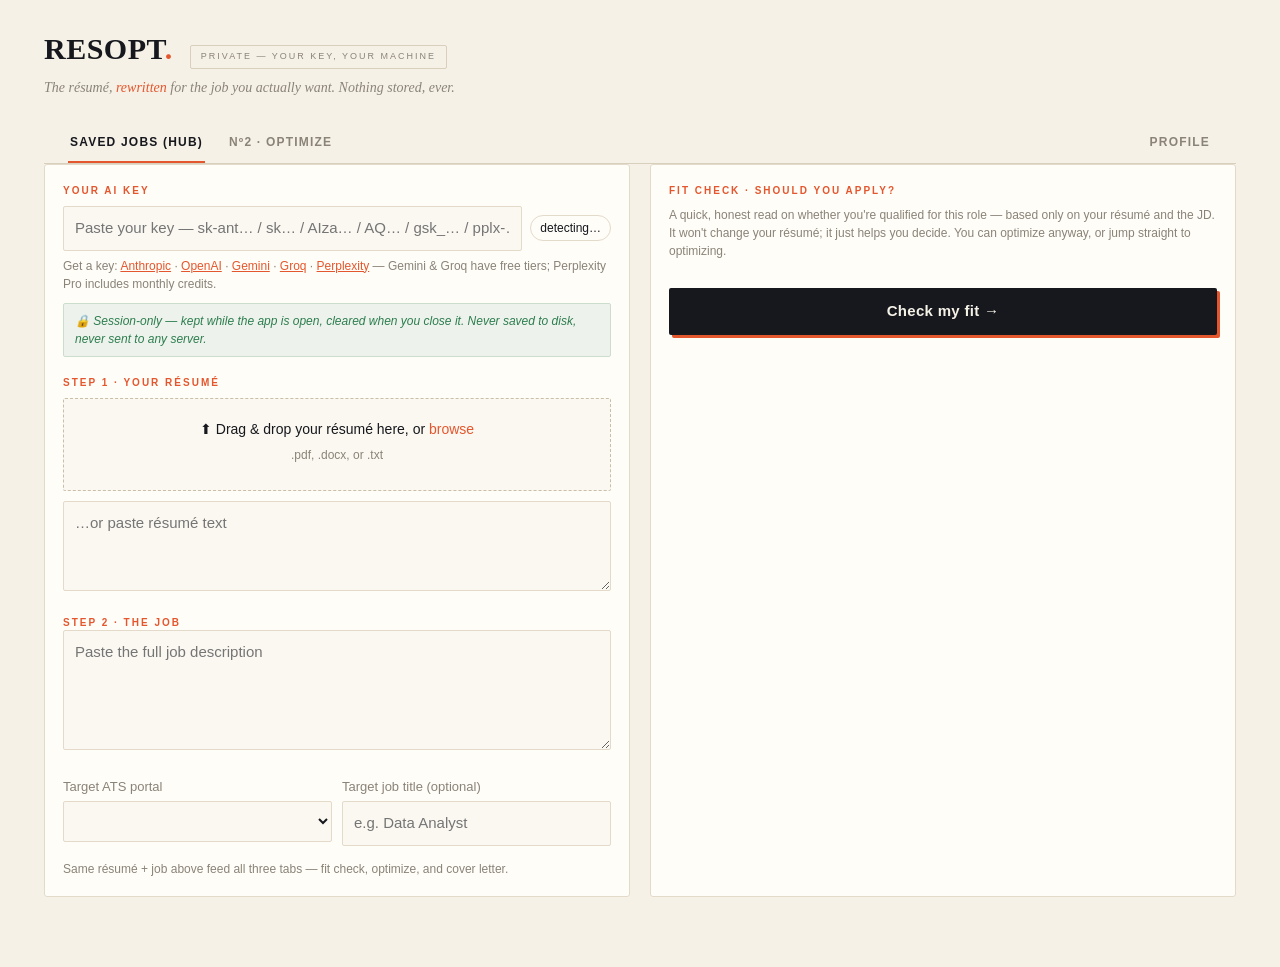
==== commit c462cb8a: "feat: hub updates and extension redesign" ====
--- a/app/static/index.html
+++ b/app/static/index.html
@@ -234,9 +234,9 @@
 
 <main>
   <div class="tabs">
-    <button type="button" class="tab active" data-tab="fit">Nº1 · Check fit</button>
+    <button type="button" class="tab active" data-tab="hub">Saved Jobs (Hub)</button>
+    <button type="button" class="tab" data-tab="fit" style="display:none;">Nº1 · Check fit</button>
     <button type="button" class="tab" data-tab="optimize">Nº2 · Optimize</button>
-    <button type="button" class="tab locked" data-tab="cover" id="tabCover">🔒 Nº3 · Cover letter</button>
     <button type="button" class="tab" data-tab="profile" style="margin-left:auto">Profile</button>
   </div>
   <div class="grid2">
@@ -285,6 +285,13 @@
 
     <!-- RIGHT: tab-specific panel -->
     <section class="card">
+      <!-- HUB -->
+      <div class="tabpanel" data-tab="hub" hidden>
+        <div class="step">Saved Jobs</div>
+        <p class="hint" style="margin-top:8px">Jobs you clip using the Chrome Extension appear here.</p>
+        <button type="button" id="refreshHubBtn" class="full btn-ghost" style="margin-bottom:14px">↻ Refresh Jobs</button>
+        <div id="hubList"></div>
+      </div>
       <!-- FIT CHECK -->
       <div class="tabpanel" data-tab="fit">
         <div class="step">Fit check · should you apply?</div>
@@ -329,18 +336,17 @@
         <div class="progress"><i id="bar"></i></div>
         <div class="err" id="statusErr"></div>
       </div>
-      </div><!-- /optimize panel -->
-      <!-- COVER LETTER -->
-      <div class="tabpanel" data-tab="cover" hidden>
-        <div class="step">Cover letter</div>
-        <div id="coverLock" class="lockbox" style="margin-top:10px;">
-          <div class="ic">🔒</div>
-          <div class="lh">Optimize a résumé first</div>
-          <div class="ls">Your cover letter is written from your <b>customized</b> résumé — so it matches the role exactly.</div>
-          <button type="button" class="btn-ghost" id="coverGoOpt">Go to Optimize →</button>
-          <div style="margin-top:12px;"><button type="button" class="linklike" id="coverOverride">Or write from my raw résumé instead</button></div>
-        </div>
-        <div id="coverForm" style="display:none;">
+        
+      <hr style="margin:24px 0; border:none; border-top:1px dashed var(--rule);">
+        
+      <div class="step">Optional · Cover letter</div>
+      <div id="coverLock" class="lockbox" style="margin-top:10px;">
+        <div class="ic">🔒</div>
+        <div class="lh">Optimize your résumé first</div>
+        <div class="ls">Your cover letter is written from your <b>customized</b> résumé — so it matches the role exactly.</div>
+        <div style="margin-top:12px;"><button type="button" class="linklike" id="coverOverride">Or write from my raw résumé instead</button></div>
+      </div>
+      <div id="coverForm" style="display:none;">
         <div class="hint" id="coverSource" style="margin-top:8px;color:var(--accent2);">✓ Based on your customized résumé.</div>
         <div class="row" style="margin-top:8px;">
           <div><label>Company name</label><input type="text" id="cl_company" placeholder="Acme Inc." /></div>
@@ -351,11 +357,11 @@
           <div><label>Address to (optional)</label><input type="text" id="cl_hm" placeholder="e.g. Jordan Lee, Hiring Manager" /></div>
         </div>
         <div class="hint">Uses your real experience and the JD's priorities. It names the company (your résumé never does).</div>
-        <button type="button" id="goCover" class="full">Generate cover letter →</button>
+        <button type="button" id="goCover" class="full btn-ghost" style="margin-top:8px;">Generate cover letter</button>
         <div id="coverStatus" class="hint" style="display:none;margin-top:10px">Writing your cover letter…</div>
         <div class="err" id="coverErr" style="margin-top:8px"></div>
-        </div>
       </div>
+      </div><!-- /optimize panel -->
       <!-- PROFILE -->
       <div class="tabpanel" data-tab="profile" hidden>
         <div class="step">Your profile</div>
@@ -573,6 +579,7 @@
 
 function renderResult(j){
   const r=j.result, rep=r.report;
+  window._optResult = j;
   $('#results').style.display='block';
   $('#scoreNum').textContent=rep.ats_score;$('#gauge').style.setProperty('--val',rep.ats_score);
   $('#titleOut').textContent=r.job_title;$('#portalOut').textContent=R.ats||'';
@@ -777,7 +784,7 @@
   $('#goFit').disabled=true;$('#fitErr').textContent='';$('#fitStatus').style.display='block';$('#fitResult').hidden=true;
   try{const res=await fetch('/api/qualify',{method:'POST',body:fd});
     if(!res.ok)throw new Error((await res.json()).detail||'Request failed');
-    FIT=(await res.json()).result;renderFit(FIT);
+    window._fitResult=(await res.json()).result;renderFit(window._fitResult);
   }catch(err){$('#fitErr').textContent=err.message;}
   finally{$('#goFit').disabled=false;$('#fitStatus').style.display='none';}
 }
@@ -1024,6 +1031,7 @@
   $('#results').style.display=(t==='optimize'&&R)?'block':'none';
   $('#fitResult').hidden=!(t==='fit'&&FIT);
   $('#coverResult').hidden=!(t==='cover'&&COVER);
+  if (t === 'hub') { loadHubJobs(); }
   updateCoverLock();
 }
 // Cover letter is locked until a résumé has been optimized (or the user opts into raw-résumé mode).
@@ -1145,6 +1153,59 @@
 try{_hasProfile=!!localStorage.getItem('resopt_profile');}catch(e){}
 if(!_onboarded&&!_hasProfile){setTab('optimize');startOnboarding();}
 else setTab('fit');
+
+async function loadHubJobs() {
+  const refreshBtn = document.getElementById("refreshHubBtn");
+  if (refreshBtn) refreshBtn.onclick = loadHubJobs;
+  
+  const list = document.getElementById("hubList");
+  list.innerHTML = "<div class='hint'>Loading jobs...</div>";
+  try {
+    const res = await fetch("/api/hub/jobs");
+    const jobs = await res.json();
+    if (jobs.length === 0) {
+      list.innerHTML = "<div class='hint'>No jobs saved yet. Clip one using the Chrome extension!</div>";
+      return;
+    }
+    list.innerHTML = jobs.map(j => `
+      <div class="rcard" style="align-items:center; margin-bottom:10px; display:flex;">
+        <div class="rmeta" style="flex:1; cursor:pointer;" onclick="loadJobFromHub('${j.id}')">
+          <div class="rname">${esc(j.title)}</div>
+          <div class="rsub">${esc(j.company)}</div>
+          <div class="hint" style="font-size:10px; margin-top:4px">Score: ${j.score}/100 • ${new Date(j.created_at).toLocaleString()}</div>
+        </div>
+        <button type="button" class="del" style="margin-left:10px; padding:4px;" onclick="deleteHubJob(${j.id})">
+          <svg width="18" height="18" viewBox="0 0 24 24" fill="none" stroke="#d35400" stroke-width="2" stroke-linecap="round" stroke-linejoin="round" style="vertical-align: middle;">
+            <polyline points="3 6 5 6 21 6"></polyline>
+            <path d="M19 6v14a2 2 0 0 1-2 2H7a2 2 0 0 1-2-2V6m3 0V4a2 2 0 0 1 2-2h4a2 2 0 0 1 2 2v2"></path>
+            <line x1="10" y1="11" x2="10" y2="17"></line>
+            <line x1="14" y1="11" x2="14" y2="17"></line>
+          </svg>
+        </button>
+      </div>
+    `).join("");
+    window._hubJobs = jobs; // store in memory
+  } catch(e) {
+    list.innerHTML = "<div class='err'>Failed to load jobs.</div>";
+  }
+}
+
+function loadJobFromHub(jobId) {
+  const job = (window._hubJobs || []).find(j => j.id == jobId);
+  if (!job) return;
+  document.getElementById("jd").value = job.jd_text;
+  setTab("optimize"); // Skip fit check since it is on hold
+}
+
+async function deleteHubJob(jobId) {
+  if (!confirm("Are you sure you want to delete this job?")) return;
+  try {
+    await fetch("/api/hub/delete/" + jobId, { method: "DELETE" });
+    loadHubJobs();
+  } catch (e) {
+    alert("Failed to delete job.");
+  }
+}
 </script>
 </body>
 </html>
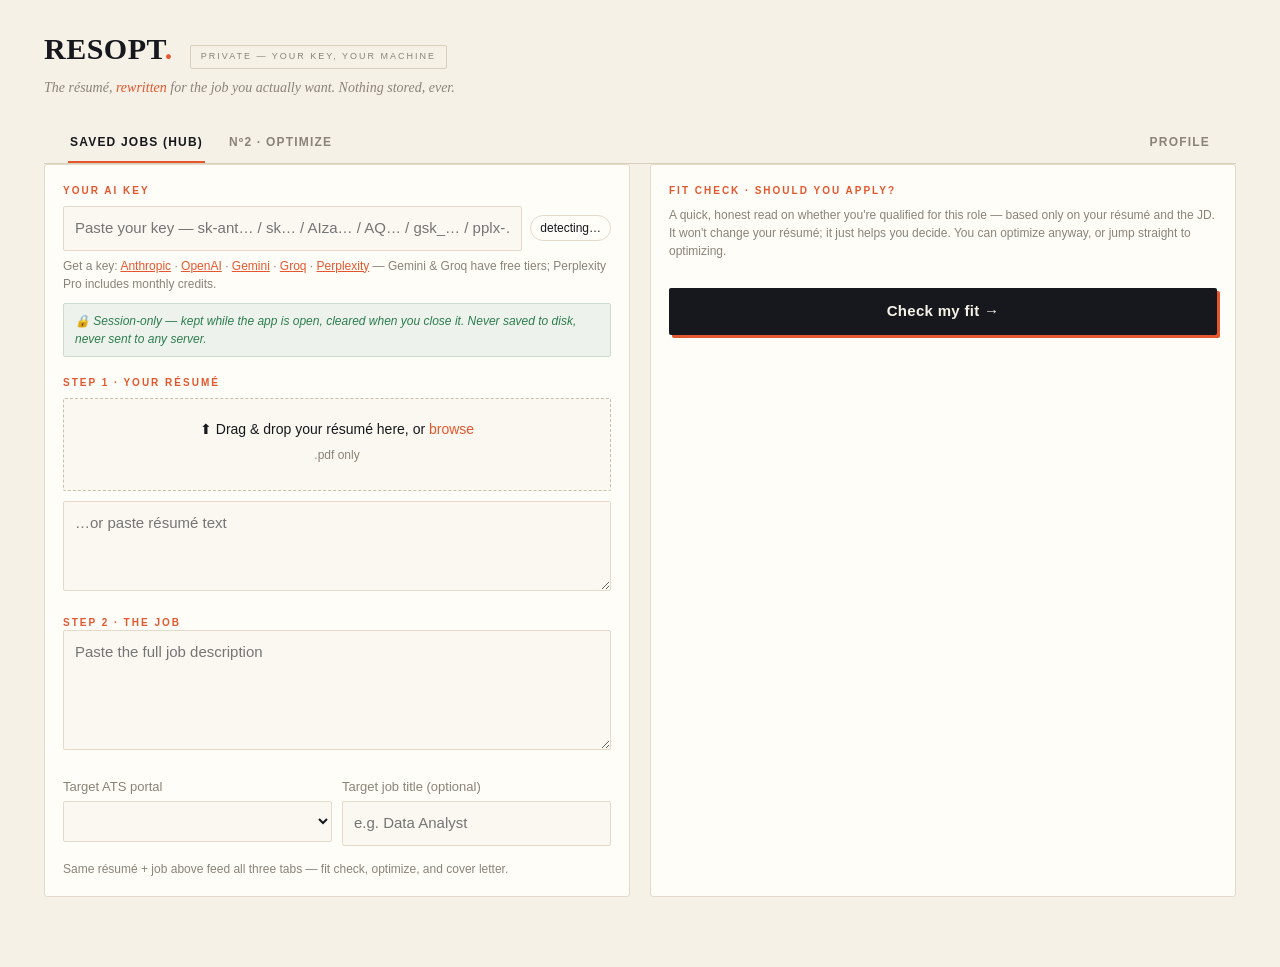
==== commit 2d3eab26: "docs: Update extension setup instructions for Chrome Web Store" ====
--- a/app/static/index.html
+++ b/app/static/index.html
@@ -264,9 +264,9 @@
         <div id="resumePicker" class="rpick" style="display:none;"></div>
         <div class="hint" id="pickerHint" style="display:none;margin:6px 0 0;">Pick one of your saved résumés, or add a new one below.</div>
         <div class="drop" id="drop" style="margin-top:8px;">
-          <input type="file" id="resume_file" name="resume_file" accept=".pdf,.docx,.txt" hidden />
+          <input type="file" id="resume_file" name="resume_file" accept=".pdf" hidden />
           <div class="big">⬆ Drag &amp; drop your résumé here, or <span style="color:var(--accent)">browse</span></div>
-          <div class="hint">.pdf, .docx, or .txt</div>
+          <div class="hint">.pdf only</div>
           <div class="nm" id="dzname"></div>
         </div>
         <textarea name="resume" id="resume" placeholder="…or paste résumé text" style="margin-top:10px;min-height:90px;"></textarea>
@@ -289,7 +289,11 @@
       <div class="tabpanel" data-tab="hub" hidden>
         <div class="step">Saved Jobs</div>
         <p class="hint" style="margin-top:8px">Jobs you clip using the Chrome Extension appear here.</p>
-        <button type="button" id="refreshHubBtn" class="full btn-ghost" style="margin-bottom:14px">↻ Refresh Jobs</button>
+        <div style="display:flex;gap:10px;margin-bottom:14px">
+          <button type="button" id="refreshHubBtn" class="full btn-ghost">↻ Refresh Jobs</button>
+          <button type="button" id="synthMasterBtn" class="full" style="background:var(--accent2);color:#fff;border:none;">✨ Synthesize Master Resume</button>
+        </div>
+        <div id="synthMasterStatus" class="hint" style="display:none;margin-bottom:14px;color:var(--accent2);">Analyzing jobs and generating Master Resume... (this may take a minute)</div>
         <div id="hubList"></div>
       </div>
       <!-- FIT CHECK -->
@@ -389,7 +393,7 @@
         <button type="button" id="pf_addCert" style="background:var(--panel2);border:1px solid var(--line);font-weight:500;">+ Add certification</button>
         <label style="margin-top:14px">Master résumés <span class="muted" style="font-weight:400;text-transform:none">(up to 3 — one per target role; upload once, pick when you optimize)</span></label>
         <div id="pf_resumes"></div>
-        <input type="file" id="pf_resumeFile" accept=".pdf,.docx,.txt" hidden />
+        <input type="file" id="pf_resumeFile" accept=".pdf" hidden />
         <button type="button" id="pf_addResume" style="background:var(--panel2);border:1px solid var(--line);font-weight:500;">+ Upload a résumé</button>
         <div class="err" id="pf_resumeErr" style="margin-top:6px"></div>
         <button type="button" id="pf_save" class="full" style="margin-top:16px">Save profile to this device</button>
@@ -1158,6 +1162,52 @@
   const refreshBtn = document.getElementById("refreshHubBtn");
   if (refreshBtn) refreshBtn.onclick = loadHubJobs;
   
+  const synthBtn = document.getElementById("synthMasterBtn");
+  if (synthBtn) synthBtn.onclick = async () => {
+    const status = document.getElementById("synthMasterStatus");
+    status.style.display = "block";
+    status.textContent = "Analyzing jobs and generating Master Resume... (this may take a minute)";
+    
+    let baseRes = "";
+    if (window.PF_RESUMES && window.PF_RESUMES.length) baseRes = window.PF_RESUMES[0].text;
+    if (!baseRes) {
+      status.textContent = "Please add a base resume in the Start tab first.";
+      return;
+    }
+    
+    const prov = window.localStorage.getItem('resopt_provider') || 'anthropic';
+    const key = window.localStorage.getItem('resopt_api_key');
+    if (!key) {
+      status.textContent = "Please set an API key first.";
+      return;
+    }
+    
+    try {
+      const res = await fetch("/api/hub/synthesize-master", {
+        method: "POST",
+        headers: { "Content-Type": "application/json" },
+        body: JSON.stringify({ api_key: key, provider: prov, resume_text: baseRes })
+      });
+      if (!res.ok) {
+        let errStr = res.statusText;
+        try { const errObj = await res.json(); errStr = errObj.error || errStr; } catch(e){}
+        status.textContent = "Error: " + errStr;
+        return;
+      }
+      const blob = await res.blob();
+      const url = window.URL.createObjectURL(blob);
+      const a = document.createElement("a");
+      a.href = url;
+      a.download = "Master_Resume.docx";
+      document.body.appendChild(a);
+      a.click();
+      a.remove();
+      status.textContent = "Master Resume generated and downloaded successfully!";
+    } catch (e) {
+      status.textContent = "Error: " + e.message;
+    }
+  };
+  
   const list = document.getElementById("hubList");
   list.innerHTML = "<div class='hint'>Loading jobs...</div>";
   try {
@@ -1167,12 +1217,41 @@
       list.innerHTML = "<div class='hint'>No jobs saved yet. Clip one using the Chrome extension!</div>";
       return;
     }
-    list.innerHTML = jobs.map(j => `
+    const baseRes = (window.PF_RESUMES && window.PF_RESUMES.length) ? window.PF_RESUMES[0].text : "";
+    
+    // We fetch scores and keywords concurrently for all jobs if baseRes is available
+    const augmentedJobs = await Promise.all(jobs.map(async j => {
+      let scoreStr = j.score > 0 ? `${j.score}/100` : "No Score";
+      let keywordStr = "";
+      
+      if (baseRes) {
+        try {
+          const mres = await fetch("/api/semantic-match", {
+            method: "POST",
+            headers: { "Content-Type": "application/json" },
+            body: JSON.stringify({ resume_text: baseRes, jd_text: j.jd_text })
+          });
+          if (mres.ok) {
+            const mdata = await mres.json();
+            scoreStr = `${mdata.score}/100`;
+            if (mdata.keywords && mdata.keywords.length) {
+              keywordStr = "Keywords: " + mdata.keywords.slice(0, 5).join(", ");
+            }
+          }
+        } catch(e) {}
+      }
+      return { ...j, scoreStr, keywordStr };
+    }));
+    
+    list.innerHTML = augmentedJobs.map(j => `
       <div class="rcard" style="align-items:center; margin-bottom:10px; display:flex;">
         <div class="rmeta" style="flex:1; cursor:pointer;" onclick="loadJobFromHub('${j.id}')">
           <div class="rname">${esc(j.title)}</div>
           <div class="rsub">${esc(j.company)}</div>
-          <div class="hint" style="font-size:10px; margin-top:4px">Score: ${j.score}/100 • ${new Date(j.created_at).toLocaleString()}</div>
+          <div class="hint" style="font-size:11px; margin-top:4px">
+             <strong>Score: ${j.scoreStr}</strong> • ${new Date(j.created_at).toLocaleString()}
+          </div>
+          ${j.keywordStr ? `<div class="hint" style="font-size:11px; margin-top:4px; color:var(--accent2);">${esc(j.keywordStr)}</div>` : ''}
         </div>
         <button type="button" class="del" style="margin-left:10px; padding:4px;" onclick="deleteHubJob(${j.id})">
           <svg width="18" height="18" viewBox="0 0 24 24" fill="none" stroke="#d35400" stroke-width="2" stroke-linecap="round" stroke-linejoin="round" style="vertical-align: middle;">
@@ -1184,7 +1263,7 @@
         </button>
       </div>
     `).join("");
-    window._hubJobs = jobs; // store in memory
+    window._hubJobs = augmentedJobs; // store in memory
   } catch(e) {
     list.innerHTML = "<div class='err'>Failed to load jobs.</div>";
   }
